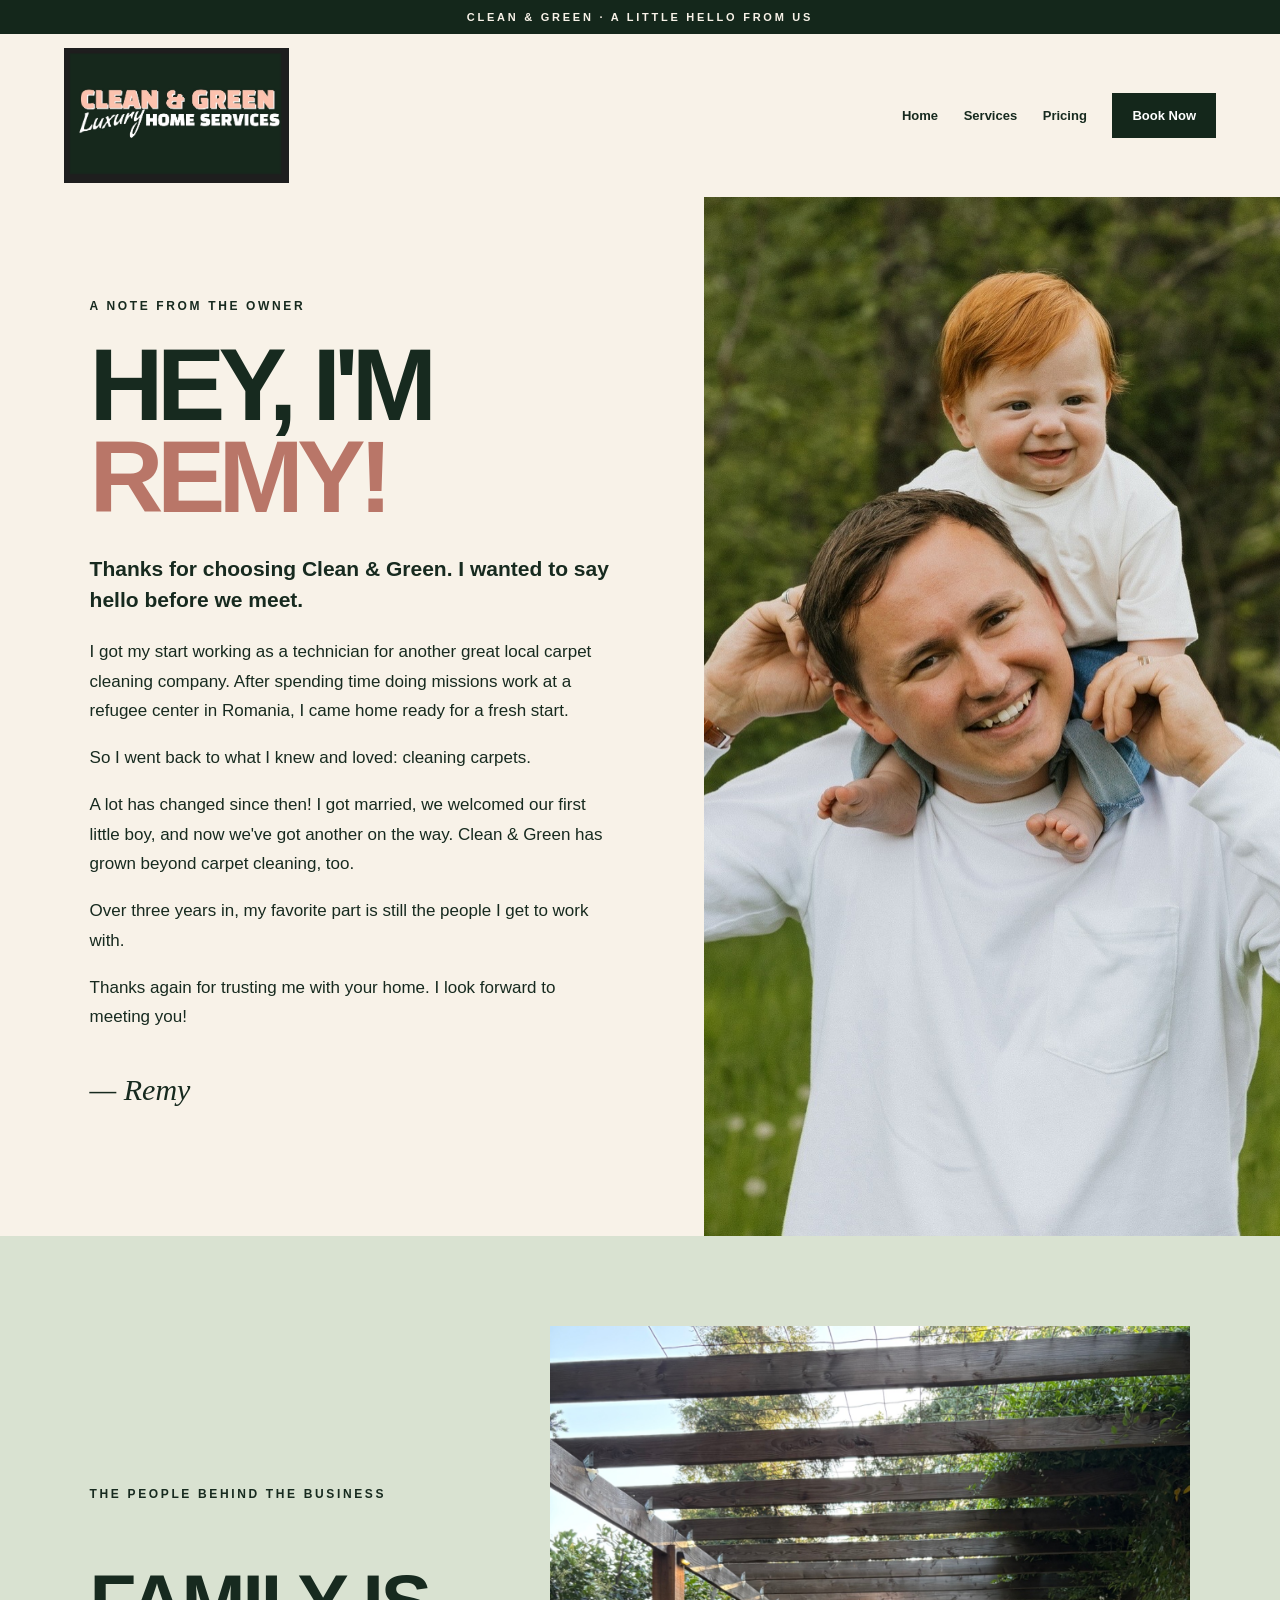
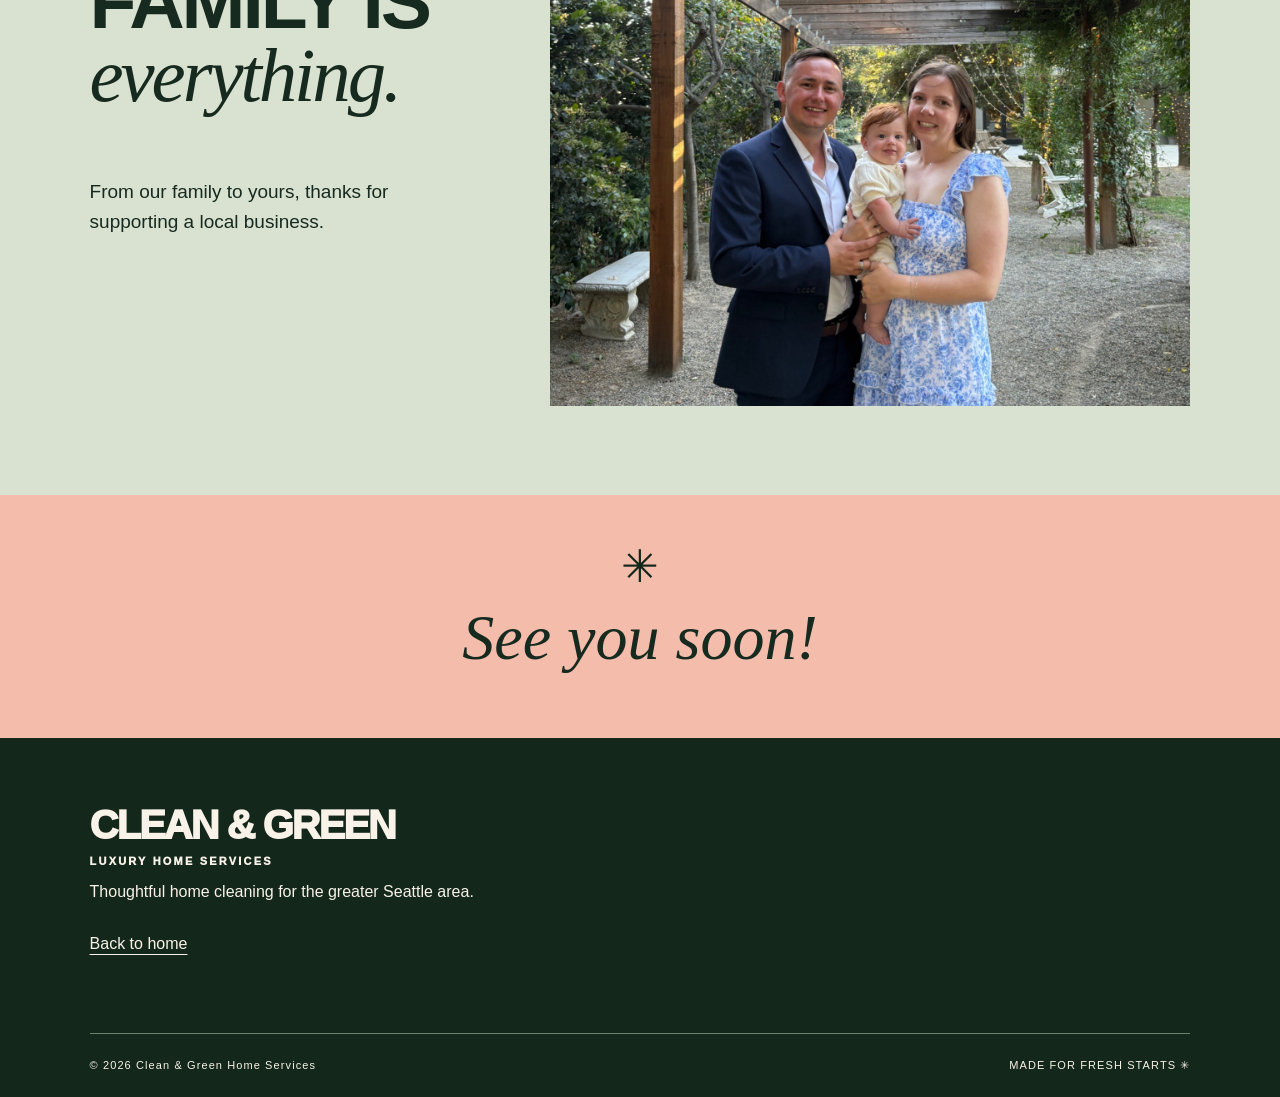
==== meet-your-technician.html @ c132f0bf "Add files via upload" ====
<!doctype html><html lang="en"><head><meta charset="utf-8"><meta name="viewport" content="width=device-width, initial-scale=1"><meta name="description" content="Meet the family behind Clean & Green Luxury Home Services in Bothell and greater Seattle."><title>Meet Remy | Clean & Green</title><link rel="stylesheet" href="styles.css"></head><body><a class="skip" href="#main">Skip to content</a><div class="announcement">CLEAN & GREEN · A LITTLE HELLO FROM US</div><header class="site-header"><a class="brand" href="index.html"><img class="brand-image" src="assets/clean-green-logo.jpg" alt="Clean & Green Luxury Home Services"></a><button class="menu-toggle" aria-label="Toggle navigation" aria-expanded="false">MENU ☰</button><nav class="nav" aria-label="Main navigation"><a href="index.html">Home</a><a href="index.html#services">Services</a><a href="pricing.html">Pricing</a><a class="nav-book" href="https://clienthub.getjobber.com/hubs/13ff48fd-410c-46f8-a10c-d7cc06eb8e5e/public/requests/5079977/new">Book Now</a></nav></header><main id="main"><section class="meet-hero"><div class="meet-copy"><p class="eyebrow">A NOTE FROM THE OWNER</p><h1>Hey, I'm <span>Remy!</span></h1><p class="meet-lead">Thanks for choosing Clean & Green. I wanted to say hello before we meet.</p><p>I got my start working as a technician for another great local carpet cleaning company. After spending time doing missions work at a refugee center in Romania, I came home ready for a fresh start.</p><p>So I went back to what I knew and loved: cleaning carpets.</p><p>A lot has changed since then! I got married, we welcomed our first little boy, and now we've got another on the way. Clean & Green has grown beyond carpet cleaning, too.</p><p>Over three years in, my favorite part is still the people I get to work with.</p><p>Thanks again for trusting me with your home. I look forward to meeting you!</p><p class="signature">— Remy</p></div><figure class="meet-photo"><img src="assets/remy-and-son.jpg" alt="Remy smiling with his son on his shoulders"></figure></section><section class="family-section"><div class="family-heading"><p class="eyebrow">THE PEOPLE BEHIND THE BUSINESS</p><h2>Family is <em>everything.</em></h2><p>From our family to yours, thanks for supporting a local business.</p></div><img src="assets/family.jpg" alt="Remy with his wife and son outdoors beneath a pergola" loading="lazy"></section><section class="meet-close"><span class="asterisk">✳</span><p>See you soon!</p></section></main><footer><div class="footer-logo">CLEAN & GREEN <small>LUXURY HOME SERVICES</small></div><p>Thoughtful home cleaning for the greater Seattle area.</p><a class="footer-meet" href="index.html">Back to home</a><div class="footer-bottom"><span>© <span id="year"></span> Clean & Green Home Services</span><span>MADE FOR FRESH STARTS ✳</span></div></footer><script src="script.js"></script></body></html>
---- styles.css ----
:root{--green:#14271b;--peach:#f4bdab;--cream:#f8f2e8;--sage:#d9e2d1;--ink:#172a1f}*{box-sizing:border-box}html{scroll-behavior:smooth}body{margin:0;background:var(--cream);color:var(--ink);font-family:Arial,Helvetica,sans-serif}a{color:inherit}button{font:inherit}.skip{position:absolute;top:-100px;left:8px;background:white;padding:12px;z-index:99}.skip:focus{top:8px}.announcement{background:var(--green);color:var(--cream);text-align:center;font-weight:800;font-size:11px;letter-spacing:.25em;padding:11px}.site-header{background:var(--cream);display:flex;align-items:center;justify-content:space-between;padding:22px clamp(20px,5vw,88px);gap:20px;position:relative;z-index:10}.brand{text-decoration:none;display:flex;flex-direction:column;line-height:1}.brand-name{font-weight:1000;letter-spacing:-.06em;font-size:clamp(22px,2.5vw,33px)}.brand-name em{color:#c87563;font-style:normal}.brand-sub{font-size:10px;letter-spacing:.23em;margin-top:5px;font-weight:800}.nav{display:flex;align-items:center;gap:clamp(15px,2.3vw,35px)}.nav a{text-decoration:none;font-size:13px;font-weight:800}.nav a:hover{text-decoration:underline}.nav-book{background:var(--green);color:white;padding:15px 20px}.menu-toggle{display:none}.hero{min-height:640px;display:grid;grid-template-columns:1.05fr .95fr;background:var(--peach)}.hero-copy{padding:clamp(50px,7vw,120px) 4vw clamp(60px,7vw,100px) clamp(24px,7vw,110px);position:relative}.eyebrow{font-size:12px;font-weight:900;letter-spacing:.22em}.hero h1,.section h2,.approach h2,.areas h2,.booking h2{font-size:clamp(54px,6.3vw,104px);letter-spacing:-.075em;line-height:.97;margin:27px 0}.hero h1 span{font-family:Georgia,serif;font-style:italic;font-weight:400}.hero-description{font-size:19px;line-height:1.55;max-width:470px}.hero-actions{display:flex;align-items:center;gap:24px;flex-wrap:wrap;margin-top:34px}.button{display:inline-flex;justify-content:space-between;gap:30px;padding:19px 24px;text-decoration:none;font-size:13px;font-weight:900;letter-spacing:.05em}.button-dark{background:var(--green);color:white}.button-light{background:var(--peach);color:var(--green)}.text-link{font-size:13px;font-weight:900;text-decoration:underline;text-underline-offset:6px}.hero-stamp{font-size:10px;letter-spacing:.18em;font-weight:900;margin-top:85px}.hero-stamp span{font-size:20px;margin:0 12px}.hero-art{background:var(--green);min-height:520px;position:relative;overflow:hidden;display:flex;align-items:center;justify-content:center;color:var(--cream)}.art-sun{position:absolute;border:2px solid var(--peach);width:75%;aspect-ratio:1;border-radius:50%;box-shadow:0 0 0 28px var(--green),0 0 0 30px var(--peach),0 0 0 59px var(--green),0 0 0 61px var(--peach);opacity:.5}.art-center{position:relative;transform:rotate(-7deg);text-align:center}.art-center span{display:block;letter-spacing:.22em;font-size:13px;font-weight:900}.art-center strong{display:block;font-size:clamp(70px,8vw,150px);letter-spacing:-.09em;line-height:.84;color:var(--peach);margin:18px 0}.art-ribbon{position:absolute;top:45px;left:-45px;transform:rotate(-12deg);background:var(--peach);color:var(--green);font-size:12px;font-weight:900;letter-spacing:.2em;padding:15px 70px}.art-spark{position:absolute;color:var(--peach);font-size:70px;animation:turn 18s linear infinite}.art-spark.one{right:7%;top:13%}.art-spark.two{left:8%;bottom:10%;font-size:45px}@keyframes turn{to{transform:rotate(360deg)}}.ticker{overflow:hidden;background:var(--green);color:var(--peach);white-space:nowrap;padding:18px 0;font-size:15px;font-weight:900;letter-spacing:.2em}.ticker div{width:max-content;animation:marquee 32s linear infinite}@keyframes marquee{to{transform:translateX(-35%)}}.section{padding:110px clamp(24px,7vw,110px)}.section-head{display:flex;justify-content:space-between;gap:40px;align-items:end;margin-bottom:48px}.section-head h2{margin-bottom:0}.section h2 i,.areas h2 i,.booking h2 i{font-family:Georgia,serif;font-weight:400}.section-head>p{max-width:340px;font-size:18px;line-height:1.6}.service-grid{display:grid;grid-template-columns:repeat(3,1fr);gap:18px}.service-card{padding:35px;min-height:420px;display:flex;flex-direction:column;align-items:start}.service-card.pink{background:#f4c0ae}.service-card.cream{background:#e9e1d1}.service-card.sage{background:var(--sage)}.service-number{font-size:11px;letter-spacing:.15em;font-weight:900}.service-symbol{font-size:95px;margin:auto 0 8px;line-height:1}.service-card h3{font-size:30px;letter-spacing:-.05em;margin:12px 0}.service-card p{line-height:1.5;margin:0 0 20px}.service-card a{font-size:12px;font-weight:900;text-underline-offset:5px}.approach{background:var(--green);color:var(--cream);padding:110px clamp(24px,9vw,140px);display:grid;grid-template-columns:1fr 1fr;gap:70px;align-items:center}.approach-mark{border:3px solid var(--peach);border-radius:50%;aspect-ratio:1;display:flex;flex-direction:column;align-items:center;justify-content:center;font-size:clamp(90px,13vw,210px);font-weight:1000;letter-spacing:-.12em;line-height:.9;color:var(--peach);transform:rotate(-10deg)}.approach-mark span{font-size:70px}.approach h2{color:var(--peach)}.approach p:not(.eyebrow){font-size:19px;line-height:1.65;max-width:470px}.approach .button{margin-top:20px}.pricing .price-list{border-top:2px solid var(--green);max-width:850px}.price-list>div{display:flex;justify-content:space-between;align-items:center;gap:20px;padding:22px 0;border-bottom:1px solid #9b9f93;font-size:21px}.price-list strong{font-size:30px}.fineprint{font-size:12px;line-height:1.5;max-width:850px;color:#526257;margin:20px 0 32px}.areas{text-align:center;padding:100px 25px;background:var(--sage)}.areas h2{margin:25px auto}.areas>p:last-child{max-width:720px;margin:0 auto;font-size:18px;line-height:1.8}.booking{text-align:center;padding:120px 25px;background:var(--peach)}.booking>p:not(.eyebrow){font-size:18px;max-width:600px;line-height:1.6;margin:0 auto 30px}.booking-placeholder{border:2px dashed var(--green);max-width:560px;margin:auto;padding:25px;display:flex;flex-direction:column;gap:8px}.booking-placeholder strong{font-size:13px;letter-spacing:.1em}.booking-placeholder span{font-size:14px}footer{background:var(--green);color:var(--cream);padding:65px clamp(24px,7vw,110px) 25px}.footer-logo{font-weight:1000;letter-spacing:-.05em;font-size:40px}.footer-logo small{display:block;font-size:11px;letter-spacing:.2em;margin-top:7px}.footer-bottom{border-top:1px solid #6d806e;padding-top:25px;margin-top:80px;display:flex;justify-content:space-between;gap:20px;font-size:11px;letter-spacing:.1em}@media(max-width:900px){.menu-toggle{display:block;background:none;border:2px solid var(--green);padding:10px;font-weight:900}.nav{display:none;position:absolute;top:100%;left:0;right:0;background:var(--cream);padding:24px;flex-direction:column;align-items:stretch}.nav.open{display:flex}.hero{grid-template-columns:1fr}.hero-art{min-height:460px}.hero-copy{padding:65px 30px}.hero-stamp{margin-top:50px}.section-head{display:block}.section-head>p{max-width:650px}.service-grid{grid-template-columns:1fr}.service-card{min-height:310px}.approach{grid-template-columns:1fr}.approach-mark{max-width:380px;width:100%;margin:auto}}@media(max-width:550px){.hero h1,.section h2,.approach h2,.areas h2,.booking h2{font-size:clamp(48px,12vw,70px)}.section{padding:70px 22px}.hero-art{min-height:390px}.art-center strong{font-size:78px}.art-sun{width:70%}.art-ribbon{font-size:9px}.footer-logo{font-size:30px}.footer-bottom{flex-direction:column}.approach{padding:75px 24px}}

/* Google reviews integration — isolated from existing site styling */
.reviews-widget { width: 100%; min-height: 240px; }
.reviews-widget > div { width: 100%; }

/* V3 brand and customer journey */
.brand-image{width:clamp(155px,19vw,225px);height:auto;display:block}.brand{flex-shrink:0}.site-header{padding-top:14px;padding-bottom:14px}.nav{gap:clamp(15px,2vw,32px)}.nav-book{white-space:nowrap}.footer-meet{display:inline-block;margin-top:18px;text-underline-offset:5px}.service-card{min-height:350px}.service-card p{margin-bottom:0}.meet-hero{display:grid;grid-template-columns:1.1fr .9fr;background:var(--cream);min-height:680px}.meet-copy{padding:clamp(55px,7vw,105px) clamp(28px,7vw,105px)}.meet-copy h1{font-family:'Arial Narrow',Impact,Arial,sans-serif;text-transform:uppercase;font-stretch:condensed;font-size:clamp(66px,8vw,130px);line-height:.9;letter-spacing:-.065em;margin:26px 0 30px}.meet-copy h1 span{color:#b97668}.meet-copy p:not(.eyebrow){max-width:580px;font-size:17px;line-height:1.75}.meet-copy .meet-lead{font-size:21px!important;font-weight:700;line-height:1.5!important}.meet-copy .signature{font-family:Georgia,serif;font-size:30px!important;font-style:italic;margin-top:32px}.meet-photo{margin:0;min-height:560px;overflow:hidden}.meet-photo img{width:100%;height:100%;object-fit:cover;object-position:center 36%;display:block}.family-section{display:grid;grid-template-columns:.75fr 1.25fr;align-items:center;gap:clamp(30px,6vw,90px);background:var(--sage);padding:clamp(45px,7vw,105px)}.family-heading h2{font-family:Impact,'Arial Narrow',Arial,sans-serif;text-transform:uppercase;font-size:clamp(55px,6vw,100px);line-height:.95;letter-spacing:-.04em}.family-heading h2 em{font-family:Georgia,serif;text-transform:none;font-weight:400}.family-heading p:last-child{font-size:19px;line-height:1.6}.family-section img{display:block;width:100%;max-height:680px;object-fit:cover;object-position:center 45%}.meet-close{background:var(--peach);text-align:center;padding:45px 20px 55px}.meet-close p{font-family:Georgia,serif;font-size:clamp(34px,5vw,65px);font-style:italic;margin:8px}.asterisk{font-size:45px;color:var(--green)}.handoff-note{font-size:12px;line-height:1.6;opacity:.85}@media(max-width:900px){.meet-hero,.family-section{grid-template-columns:1fr}.meet-photo{min-height:0;max-height:560px}.meet-photo img{max-height:560px;object-position:center 35%}.family-section{padding:60px 25px}.family-section img{max-height:540px}}@media(max-width:550px){.meet-copy{padding:55px 24px}.meet-copy h1{font-size:65px}.meet-copy p:not(.eyebrow){font-size:16px}.brand-image{width:165px}}
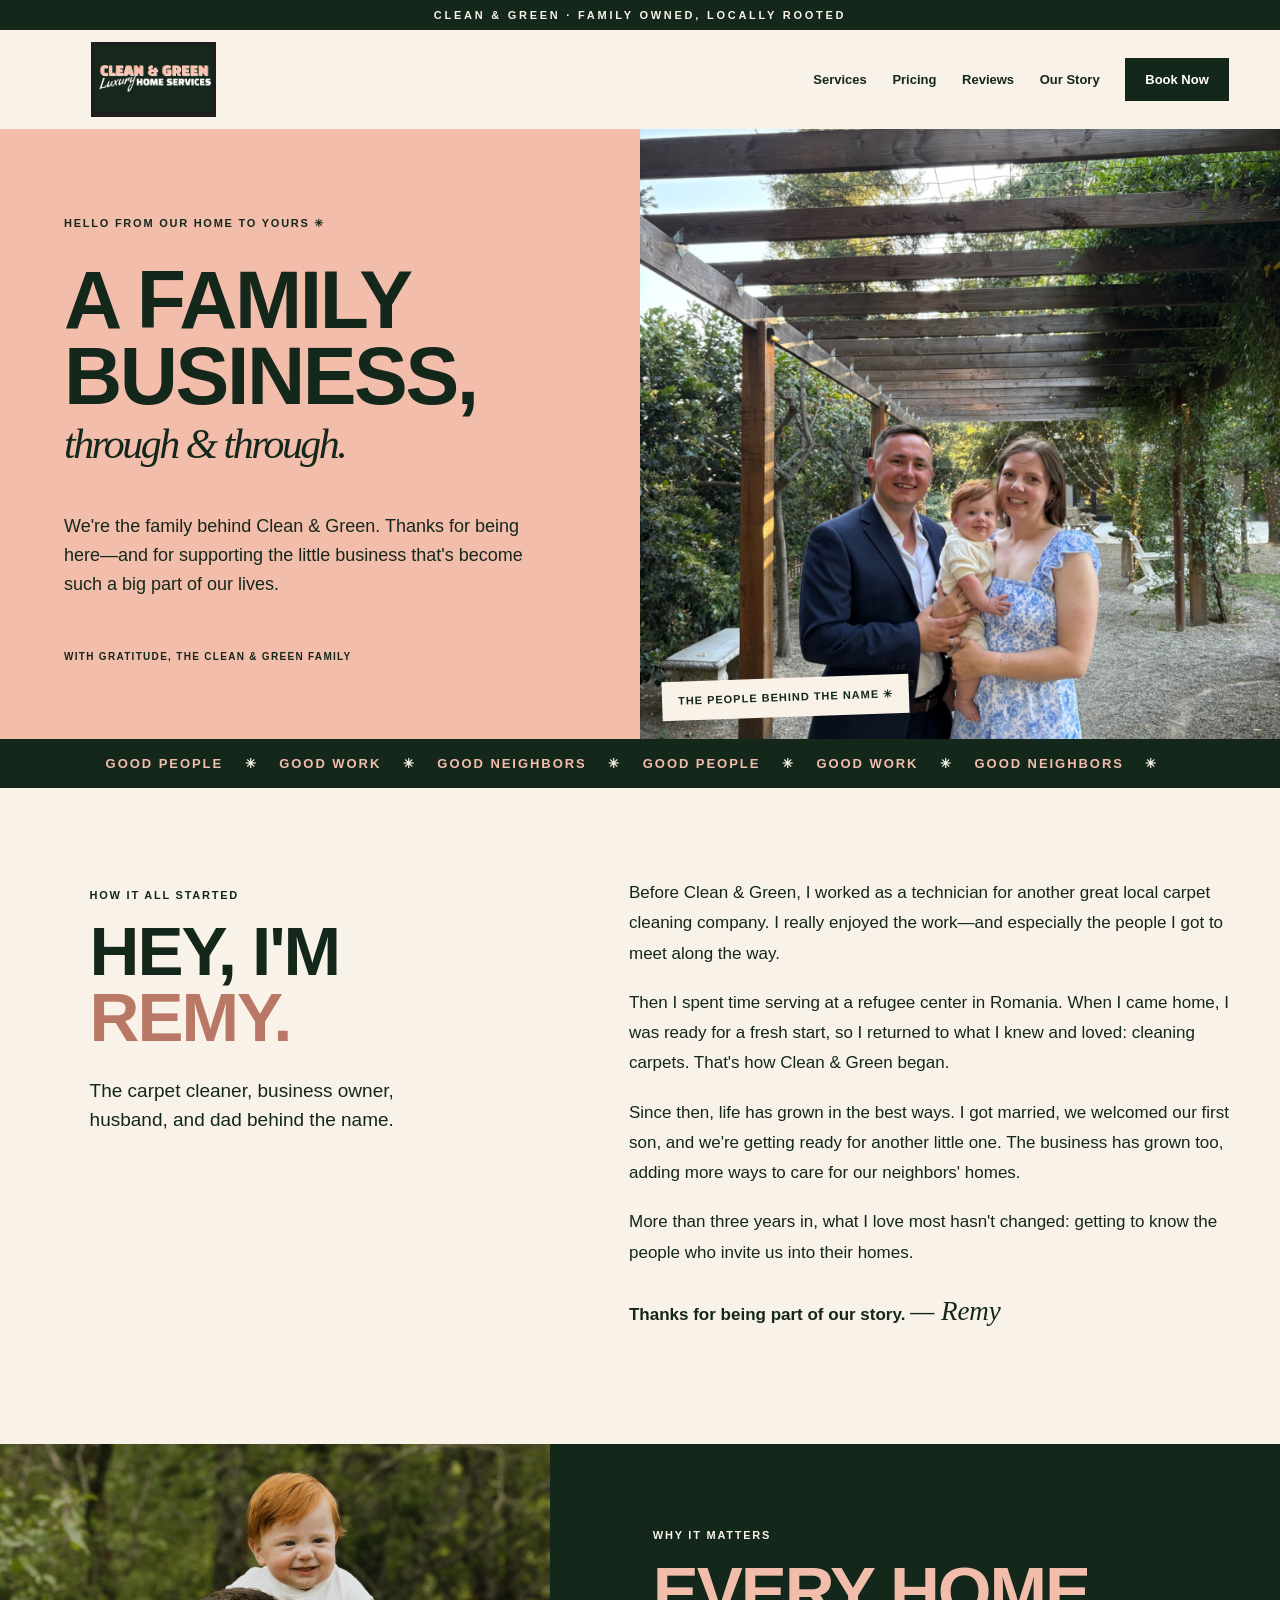
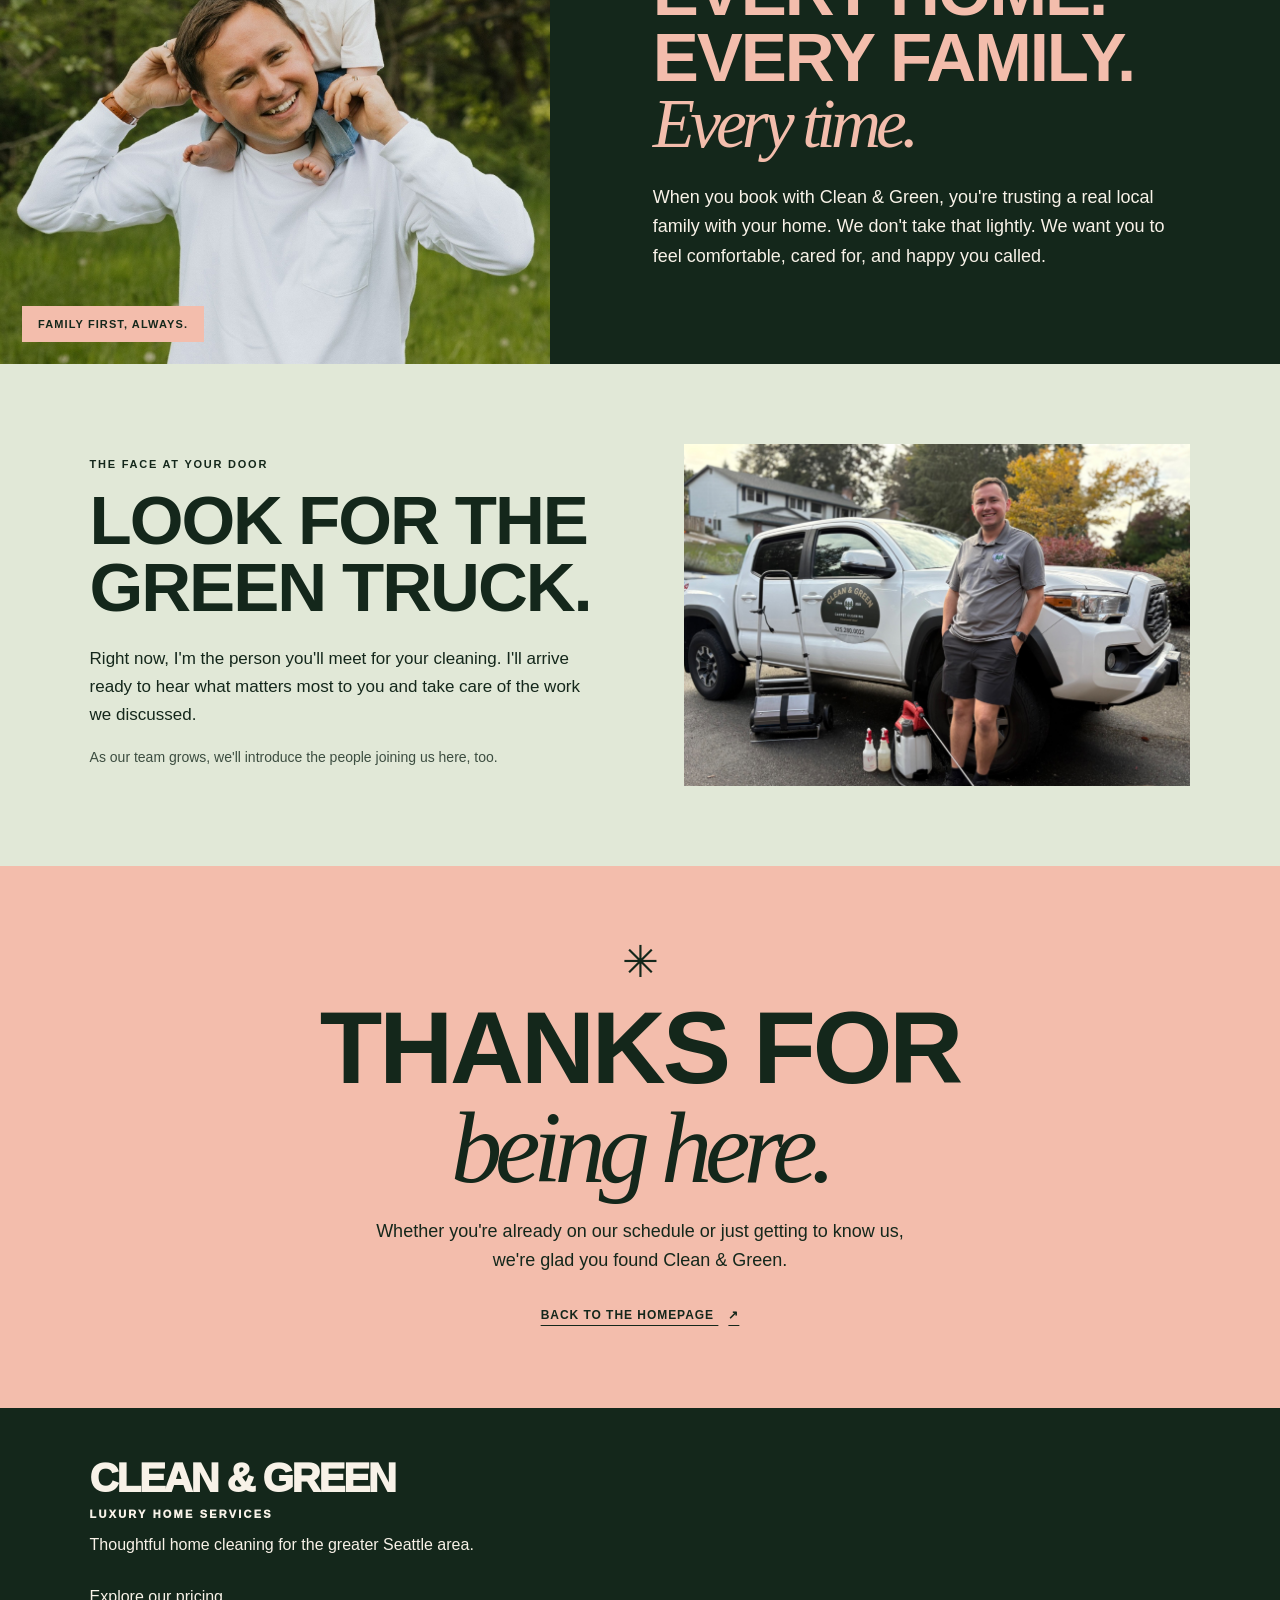
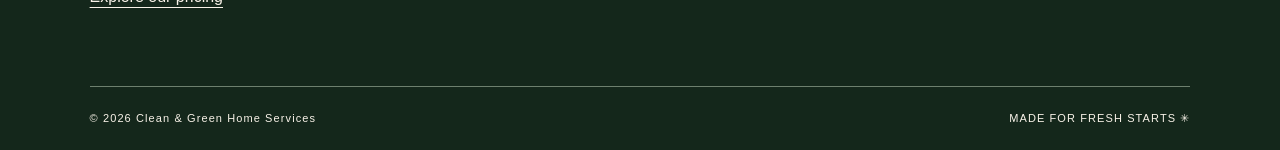
==== commit 38da033f: "Add files via upload" ====
--- a/meet-your-technician.html
+++ b/meet-your-technician.html
@@ -1 +1 @@
-<!doctype html><html lang="en"><head><meta charset="utf-8"><meta name="viewport" content="width=device-width, initial-scale=1"><meta name="description" content="Meet the family behind Clean & Green Luxury Home Services in Bothell and greater Seattle."><title>Meet Remy | Clean & Green</title><link rel="stylesheet" href="styles.css"></head><body><a class="skip" href="#main">Skip to content</a><div class="announcement">CLEAN & GREEN · A LITTLE HELLO FROM US</div><header class="site-header"><a class="brand" href="index.html"><img class="brand-image" src="assets/clean-green-logo.jpg" alt="Clean & Green Luxury Home Services"></a><button class="menu-toggle" aria-label="Toggle navigation" aria-expanded="false">MENU ☰</button><nav class="nav" aria-label="Main navigation"><a href="index.html">Home</a><a href="index.html#services">Services</a><a href="pricing.html">Pricing</a><a class="nav-book" href="https://clienthub.getjobber.com/hubs/13ff48fd-410c-46f8-a10c-d7cc06eb8e5e/public/requests/5079977/new">Book Now</a></nav></header><main id="main"><section class="meet-hero"><div class="meet-copy"><p class="eyebrow">A NOTE FROM THE OWNER</p><h1>Hey, I'm <span>Remy!</span></h1><p class="meet-lead">Thanks for choosing Clean & Green. I wanted to say hello before we meet.</p><p>I got my start working as a technician for another great local carpet cleaning company. After spending time doing missions work at a refugee center in Romania, I came home ready for a fresh start.</p><p>So I went back to what I knew and loved: cleaning carpets.</p><p>A lot has changed since then! I got married, we welcomed our first little boy, and now we've got another on the way. Clean & Green has grown beyond carpet cleaning, too.</p><p>Over three years in, my favorite part is still the people I get to work with.</p><p>Thanks again for trusting me with your home. I look forward to meeting you!</p><p class="signature">— Remy</p></div><figure class="meet-photo"><img src="assets/remy-and-son.jpg" alt="Remy smiling with his son on his shoulders"></figure></section><section class="family-section"><div class="family-heading"><p class="eyebrow">THE PEOPLE BEHIND THE BUSINESS</p><h2>Family is <em>everything.</em></h2><p>From our family to yours, thanks for supporting a local business.</p></div><img src="assets/family.jpg" alt="Remy with his wife and son outdoors beneath a pergola" loading="lazy"></section><section class="meet-close"><span class="asterisk">✳</span><p>See you soon!</p></section></main><footer><div class="footer-logo">CLEAN & GREEN <small>LUXURY HOME SERVICES</small></div><p>Thoughtful home cleaning for the greater Seattle area.</p><a class="footer-meet" href="index.html">Back to home</a><div class="footer-bottom"><span>© <span id="year"></span> Clean & Green Home Services</span><span>MADE FOR FRESH STARTS ✳</span></div></footer><script src="script.js"></script></body></html>+<!doctype html><html lang="en"><head><meta charset="utf-8"><meta name="viewport" content="width=device-width, initial-scale=1"><meta name="description" content="Meet the family behind Clean & Green Luxury Home Services. A local, family-run home cleaning business serving Bothell and greater Seattle."><title>Meet Our Family | Clean & Green Luxury Home Services</title><link rel="stylesheet" href="styles.css"><link rel="stylesheet" href="meet-v45.css"></head><body class="meet-v45"><a class="skip" href="#main">Skip to content</a><div class="announcement">CLEAN & GREEN · FAMILY OWNED, LOCALLY ROOTED</div><header class="site-header"><a class="brand" href="index.html"><img class="brand-image" src="assets/clean-green-logo.jpg" alt="Clean & Green Luxury Home Services"></a><button class="menu-toggle" aria-label="Toggle navigation" aria-expanded="false">MENU ☰</button><nav class="nav" aria-label="Main navigation"><a href="index.html#services">Services</a><a href="pricing.html">Pricing</a><a href="index.html#reviews">Reviews</a><a href="meet-your-technician.html" aria-current="page">Our Story</a><a class="nav-book" href="https://clienthub.getjobber.com/hubs/13ff48fd-410c-46f8-a10c-d7cc06eb8e5e/public/requests/5079977/new">Book Now</a></nav></header><main id="main"><section class="family-hero"><div class="family-hero-text"><p class="eyebrow">HELLO FROM OUR HOME TO YOURS ✳</p><h1>A FAMILY<br>BUSINESS,<br><em>through &amp; through.</em></h1><p>We're the family behind Clean &amp; Green. Thanks for being here—and for supporting the little business that's become such a big part of our lives.</p><div class="family-hero-sign">WITH GRATITUDE, THE CLEAN &amp; GREEN FAMILY</div></div><figure class="family-hero-image"><img src="assets/family.jpg" alt="The family behind Clean & Green, together outdoors" fetchpriority="high"><figcaption>THE PEOPLE BEHIND THE NAME ✳</figcaption></figure></section><div class="family-stripe"><span>GOOD PEOPLE <b>✳</b> GOOD WORK <b>✳</b> GOOD NEIGHBORS <b>✳</b> GOOD PEOPLE <b>✳</b> GOOD WORK <b>✳</b> GOOD NEIGHBORS <b>✳</b></span></div><section class="family-story"><div class="family-story-title"><p class="eyebrow">HOW IT ALL STARTED</p><h2>HEY, I'M <span>REMY.</span></h2><p class="family-subhead">The carpet cleaner, business owner, husband, and dad behind the name.</p></div><div class="family-story-body"><p>Before Clean &amp; Green, I worked as a technician for another great local carpet cleaning company. I really enjoyed the work—and especially the people I got to meet along the way.</p><p>Then I spent time serving at a refugee center in Romania. When I came home, I was ready for a fresh start, so I returned to what I knew and loved: cleaning carpets. That's how Clean &amp; Green began.</p><p>Since then, life has grown in the best ways. I got married, we welcomed our first son, and we're getting ready for another little one. The business has grown too, adding more ways to care for our neighbors' homes.</p><p>More than three years in, what I love most hasn't changed: getting to know the people who invite us into their homes.</p><p class="family-signature">Thanks for being part of our story. <em>— Remy</em></p></div></section><section class="family-photo-band"><figure><img src="assets/remy-and-son.jpg" alt="Remy spending time with his son" loading="lazy"><figcaption>FAMILY FIRST, ALWAYS.</figcaption></figure><div class="family-photo-message"><p class="eyebrow">WHY IT MATTERS</p><h2>EVERY HOME.<br>EVERY FAMILY.<br><em>Every time.</em></h2><p>When you book with Clean &amp; Green, you're trusting a real local family with your home. We don't take that lightly. We want you to feel comfortable, cared for, and happy you called.</p></div></section><section class="family-arrival"><div><p class="eyebrow">THE FACE AT YOUR DOOR</p><h2>LOOK FOR THE<br>GREEN TRUCK.</h2><p>Right now, I'm the person you'll meet for your cleaning. I'll arrive ready to hear what matters most to you and take care of the work we discussed.</p><p class="family-small">As our team grows, we'll introduce the people joining us here, too.</p></div><figure><img src="assets/remy-truck.jpeg" alt="Remy standing beside the Clean & Green service truck and cleaning equipment" loading="lazy"></figure></section><section class="family-thanks"><span class="family-spark">✳</span><h2>THANKS FOR<br><em>being here.</em></h2><p>Whether you're already on our schedule or just getting to know us, we're glad you found Clean &amp; Green.</p><a href="index.html">BACK TO THE HOMEPAGE <span aria-hidden="true">↗</span></a></section></main><footer><div class="footer-logo">CLEAN &amp; GREEN <small>LUXURY HOME SERVICES</small></div><p>Thoughtful home cleaning for the greater Seattle area.</p><a class="footer-meet" href="pricing.html">Explore our pricing</a><div class="footer-bottom"><span>© <span id="year"></span> Clean &amp; Green Home Services</span><span>MADE FOR FRESH STARTS ✳</span></div></footer><script src="script.js"></script></body></html>
--- a/meet-v45.css
+++ b/meet-v45.css
@@ -0,0 +1,2 @@
+/* Meet Our Family — Version 4.5. Homepage and calculator remain unchanged. */
+.meet-v45{background:#f8f2e8;color:#14271b}.meet-v45 .site-header{padding:12px clamp(20px,4vw,70px)}.meet-v45 .brand-image{width:205px;max-height:75px;object-fit:contain}.meet-v45 .announcement{padding:9px}.meet-v45 .nav{gap:clamp(14px,2vw,32px)}.meet-v45 .nav-book{padding:14px 20px}.meet-v45 h1,.meet-v45 h2{font-family:Impact,'Arial Narrow',Arial,sans-serif;letter-spacing:-.03em}.meet-v45 .eyebrow{font-size:11px;letter-spacing:.16em}.family-hero{display:grid;grid-template-columns:50% 50%;background:#f3bdac;min-height:610px}.family-hero-text{padding:65px clamp(28px,5vw,85px);display:flex;flex-direction:column;justify-content:center;align-items:flex-start}.family-hero h1{font-size:clamp(56px,6.3vw,105px);line-height:.94;margin:22px 0 30px}.family-hero h1 em{display:block;font-family:Georgia,serif;font-size:.52em;letter-spacing:-.06em;font-weight:400;text-transform:none;white-space:nowrap;margin-top:10px}.family-hero-text>p:not(.eyebrow){font-size:18px;line-height:1.6;max-width:470px}.family-hero-sign{font-size:10px;letter-spacing:.13em;font-weight:900;margin-top:34px}.family-hero-image{position:relative;margin:0;min-height:520px;overflow:hidden}.family-hero-image img{position:absolute;width:100%;height:100%;inset:0;object-fit:cover;object-position:center 43%}.family-hero-image figcaption{position:absolute;bottom:22px;left:22px;background:#f8f2e8;padding:13px 16px;font-size:11px;letter-spacing:.09em;font-weight:900;transform:rotate(-2deg)}.family-stripe{background:#14271b;color:#f3bdac;overflow:hidden;white-space:nowrap;padding:17px 0;font-size:13px;letter-spacing:.15em;font-weight:900}.family-stripe span{display:block;text-align:center}.family-stripe b{padding:0 16px;color:#f8f2e8}.family-story{display:grid;grid-template-columns:42% 58%;gap:7%;padding:90px clamp(25px,7vw,105px);background:#f8f2e8}.family-story h2,.family-photo-message h2,.family-arrival h2,.family-thanks h2{font-size:clamp(53px,5.4vw,88px);line-height:.96;margin:17px 0 25px}.family-story h2 span{color:#b97766}.family-subhead{font-size:19px;line-height:1.55;max-width:360px}.family-story-body{max-width:640px;padding-right:30px}.family-story-body p{font-size:17px;line-height:1.78;margin:0 0 19px}.family-signature{font-weight:700}.family-signature em{font-family:Georgia,serif;font-size:27px;font-weight:400;white-space:nowrap}.family-photo-band{display:grid;grid-template-columns:43% 57%;background:#14271b;color:#f8f2e8}.family-photo-band figure{position:relative;margin:0;min-height:520px;overflow:hidden}.family-photo-band img{width:100%;height:100%;position:absolute;inset:0;object-fit:cover;object-position:center 37%}.family-photo-band figcaption{position:absolute;bottom:22px;left:22px;background:#f3bdac;color:#14271b;padding:12px 16px;font-size:11px;font-weight:900;letter-spacing:.1em}.family-photo-message{align-self:center;padding:70px clamp(35px,8vw,125px)}.family-photo-message h2{color:#f3bdac}.family-photo-message h2 em,.family-thanks h2 em{font-family:Georgia,serif;font-weight:400;letter-spacing:-.07em}.family-photo-message>p:not(.eyebrow){font-size:18px;line-height:1.65;max-width:530px}.family-arrival{display:grid;grid-template-columns:1fr 1fr;gap:8%;align-items:center;background:#e1e8d7;padding:80px clamp(25px,7vw,105px)}.family-arrival p:not(.eyebrow){font-size:17px;line-height:1.65;max-width:500px}.family-arrival .family-small{font-size:14px!important;opacity:.8}.family-arrival figure{margin:0}.family-arrival img{width:100%;display:block;max-height:500px;object-fit:cover;object-position:center 45%}.family-thanks{text-align:center;background:#f3bdac;padding:70px 24px 85px}.family-spark{font-size:44px}.family-thanks h2{font-size:clamp(66px,8vw,118px);margin:12px 0 20px}.family-thanks p{max-width:550px;font-size:18px;line-height:1.6;margin:0 auto 30px}.family-thanks a{font-size:12px;font-weight:900;letter-spacing:.08em;text-underline-offset:6px}.family-thanks a span{margin-left:10px}.meet-v45 footer{padding-top:48px}@media(max-width:950px){.family-hero{grid-template-columns:1fr}.family-hero-image{min-height:510px}.family-hero-text{padding:55px 30px}.family-story{grid-template-columns:1fr;gap:15px}.family-story-body{padding-right:0}.family-photo-message{padding:50px 30px}}@media(max-width:700px){.meet-v45 .brand-image{width:160px}.family-hero h1{font-size:clamp(58px,11vw,85px)}.family-hero h1 em{white-space:normal}.family-hero-image{min-height:400px}.family-story{padding:65px 24px}.family-photo-band,.family-arrival{grid-template-columns:1fr}.family-photo-band figure{min-height:410px}.family-photo-message{padding:60px 25px}.family-arrival{padding:65px 24px;gap:30px}.family-stripe span{width:max-content;text-align:left}.family-thanks{padding:65px 24px}}
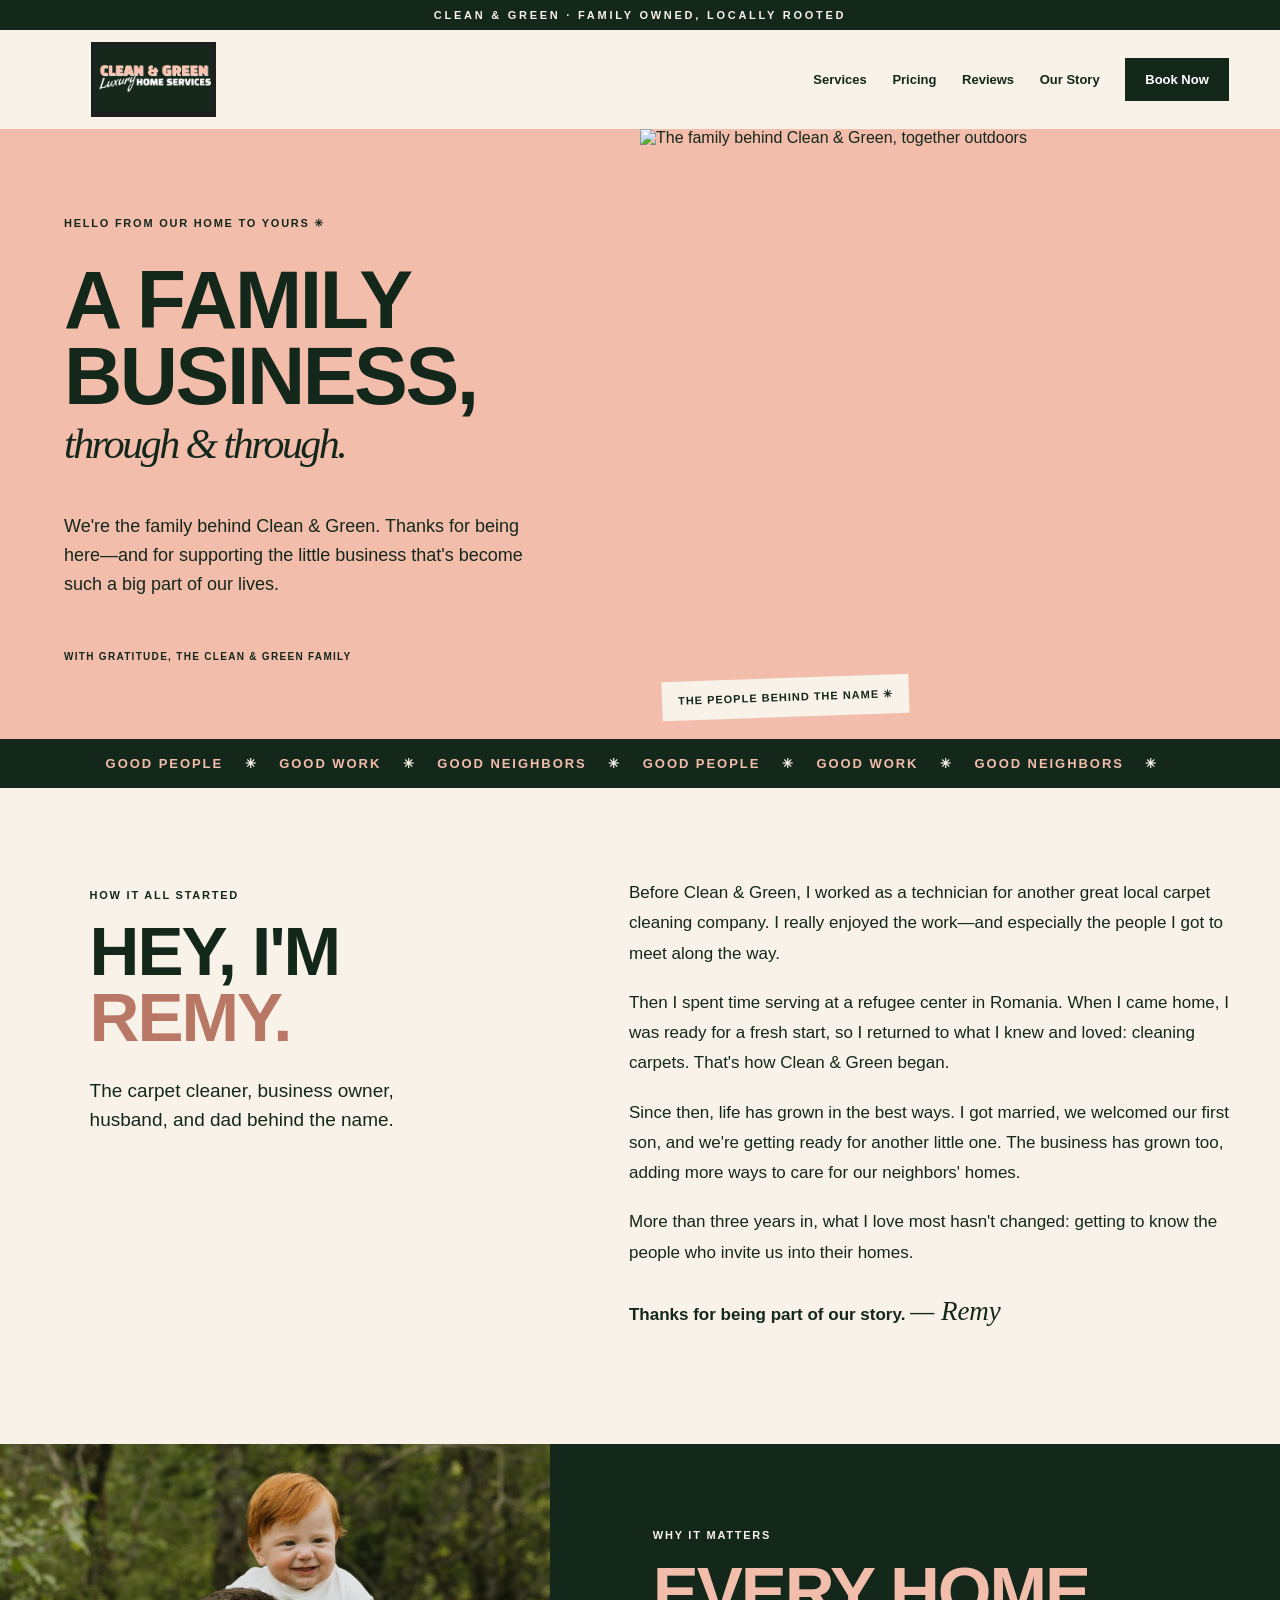
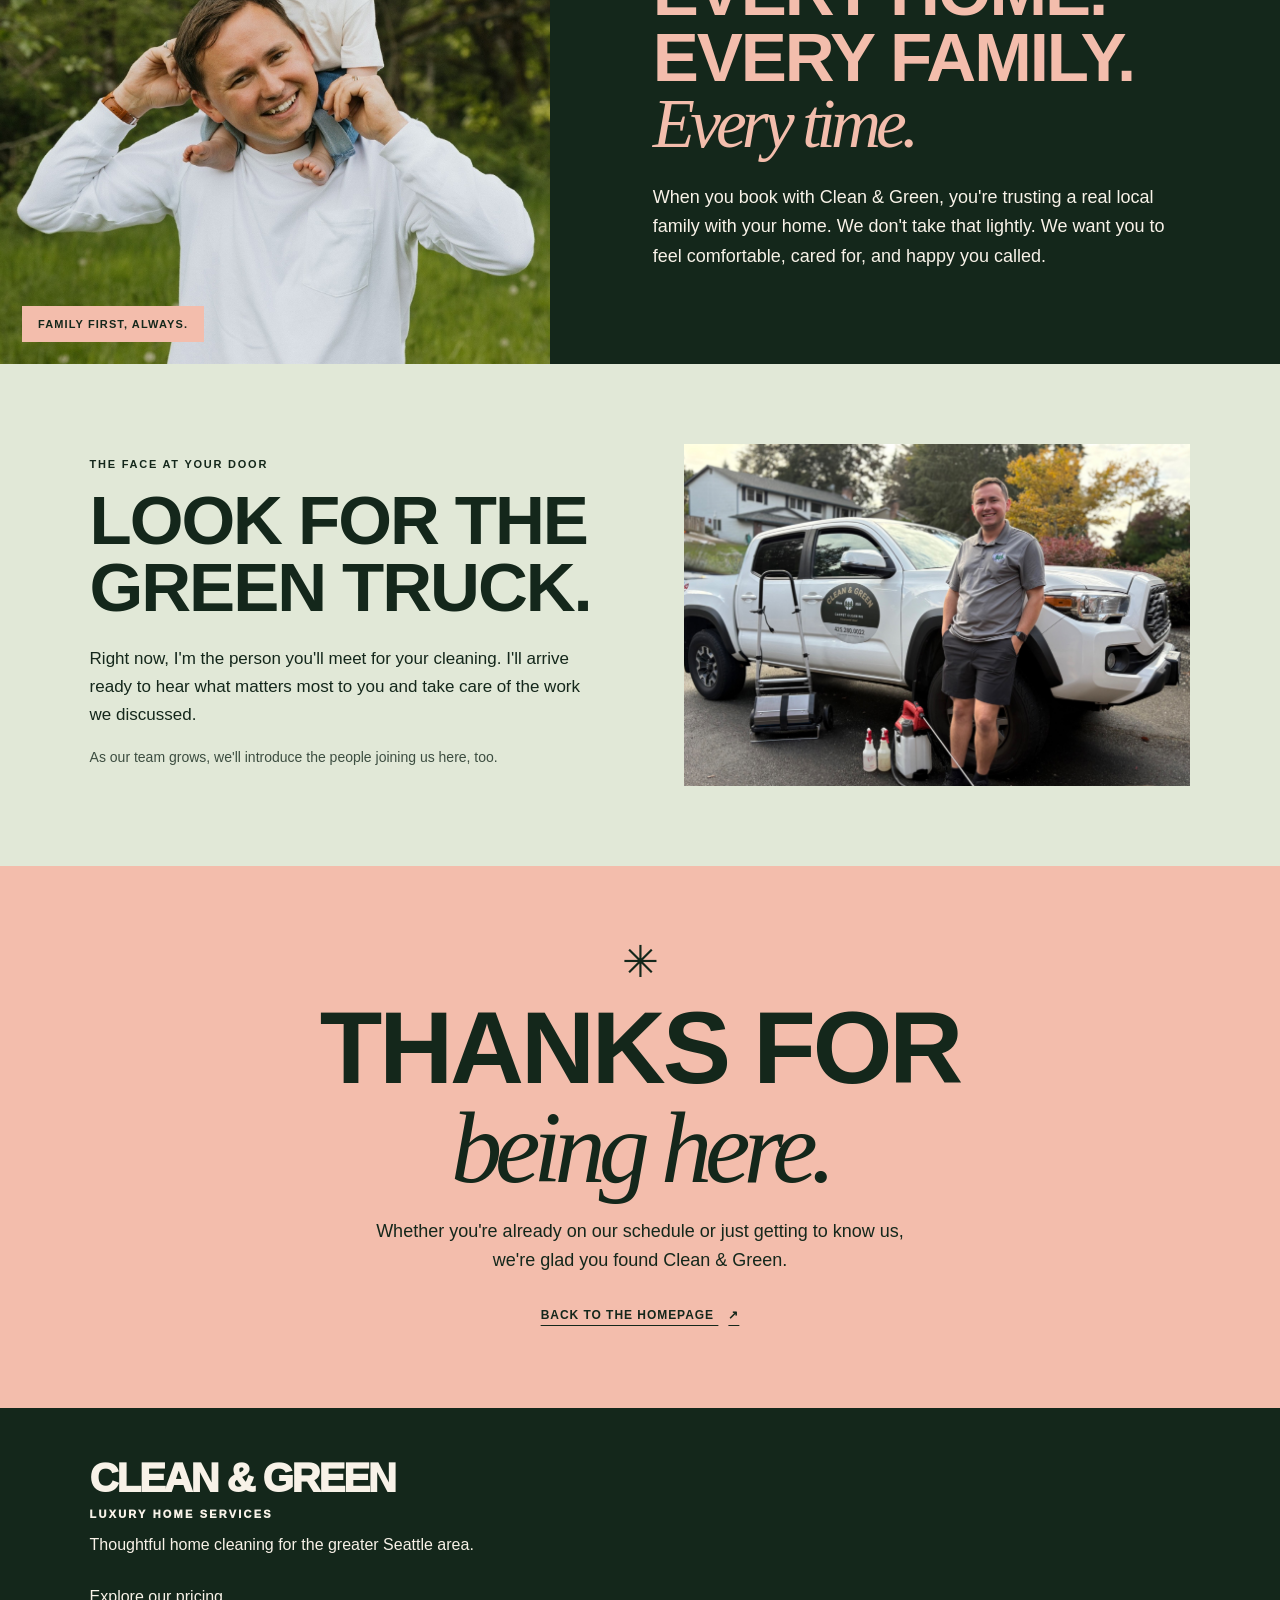
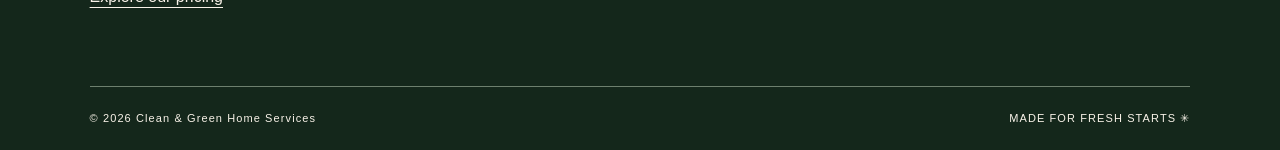
==== commit 3aff72e8: "Add files via upload" ====
--- a/meet-your-technician.html
+++ b/meet-your-technician.html
@@ -1 +1 @@
-<!doctype html><html lang="en"><head><meta charset="utf-8"><meta name="viewport" content="width=device-width, initial-scale=1"><meta name="description" content="Meet the family behind Clean & Green Luxury Home Services. A local, family-run home cleaning business serving Bothell and greater Seattle."><title>Meet Our Family | Clean & Green Luxury Home Services</title><link rel="stylesheet" href="styles.css"><link rel="stylesheet" href="meet-v45.css"></head><body class="meet-v45"><a class="skip" href="#main">Skip to content</a><div class="announcement">CLEAN & GREEN · FAMILY OWNED, LOCALLY ROOTED</div><header class="site-header"><a class="brand" href="index.html"><img class="brand-image" src="assets/clean-green-logo.jpg" alt="Clean & Green Luxury Home Services"></a><button class="menu-toggle" aria-label="Toggle navigation" aria-expanded="false">MENU ☰</button><nav class="nav" aria-label="Main navigation"><a href="index.html#services">Services</a><a href="pricing.html">Pricing</a><a href="index.html#reviews">Reviews</a><a href="meet-your-technician.html" aria-current="page">Our Story</a><a class="nav-book" href="https://clienthub.getjobber.com/hubs/13ff48fd-410c-46f8-a10c-d7cc06eb8e5e/public/requests/5079977/new">Book Now</a></nav></header><main id="main"><section class="family-hero"><div class="family-hero-text"><p class="eyebrow">HELLO FROM OUR HOME TO YOURS ✳</p><h1>A FAMILY<br>BUSINESS,<br><em>through &amp; through.</em></h1><p>We're the family behind Clean &amp; Green. Thanks for being here—and for supporting the little business that's become such a big part of our lives.</p><div class="family-hero-sign">WITH GRATITUDE, THE CLEAN &amp; GREEN FAMILY</div></div><figure class="family-hero-image"><img src="assets/family.jpg" alt="The family behind Clean & Green, together outdoors" fetchpriority="high"><figcaption>THE PEOPLE BEHIND THE NAME ✳</figcaption></figure></section><div class="family-stripe"><span>GOOD PEOPLE <b>✳</b> GOOD WORK <b>✳</b> GOOD NEIGHBORS <b>✳</b> GOOD PEOPLE <b>✳</b> GOOD WORK <b>✳</b> GOOD NEIGHBORS <b>✳</b></span></div><section class="family-story"><div class="family-story-title"><p class="eyebrow">HOW IT ALL STARTED</p><h2>HEY, I'M <span>REMY.</span></h2><p class="family-subhead">The carpet cleaner, business owner, husband, and dad behind the name.</p></div><div class="family-story-body"><p>Before Clean &amp; Green, I worked as a technician for another great local carpet cleaning company. I really enjoyed the work—and especially the people I got to meet along the way.</p><p>Then I spent time serving at a refugee center in Romania. When I came home, I was ready for a fresh start, so I returned to what I knew and loved: cleaning carpets. That's how Clean &amp; Green began.</p><p>Since then, life has grown in the best ways. I got married, we welcomed our first son, and we're getting ready for another little one. The business has grown too, adding more ways to care for our neighbors' homes.</p><p>More than three years in, what I love most hasn't changed: getting to know the people who invite us into their homes.</p><p class="family-signature">Thanks for being part of our story. <em>— Remy</em></p></div></section><section class="family-photo-band"><figure><img src="assets/remy-and-son.jpg" alt="Remy spending time with his son" loading="lazy"><figcaption>FAMILY FIRST, ALWAYS.</figcaption></figure><div class="family-photo-message"><p class="eyebrow">WHY IT MATTERS</p><h2>EVERY HOME.<br>EVERY FAMILY.<br><em>Every time.</em></h2><p>When you book with Clean &amp; Green, you're trusting a real local family with your home. We don't take that lightly. We want you to feel comfortable, cared for, and happy you called.</p></div></section><section class="family-arrival"><div><p class="eyebrow">THE FACE AT YOUR DOOR</p><h2>LOOK FOR THE<br>GREEN TRUCK.</h2><p>Right now, I'm the person you'll meet for your cleaning. I'll arrive ready to hear what matters most to you and take care of the work we discussed.</p><p class="family-small">As our team grows, we'll introduce the people joining us here, too.</p></div><figure><img src="assets/remy-truck.jpeg" alt="Remy standing beside the Clean & Green service truck and cleaning equipment" loading="lazy"></figure></section><section class="family-thanks"><span class="family-spark">✳</span><h2>THANKS FOR<br><em>being here.</em></h2><p>Whether you're already on our schedule or just getting to know us, we're glad you found Clean &amp; Green.</p><a href="index.html">BACK TO THE HOMEPAGE <span aria-hidden="true">↗</span></a></section></main><footer><div class="footer-logo">CLEAN &amp; GREEN <small>LUXURY HOME SERVICES</small></div><p>Thoughtful home cleaning for the greater Seattle area.</p><a class="footer-meet" href="pricing.html">Explore our pricing</a><div class="footer-bottom"><span>© <span id="year"></span> Clean &amp; Green Home Services</span><span>MADE FOR FRESH STARTS ✳</span></div></footer><script src="script.js"></script></body></html>+<!doctype html><html lang="en"><head><meta charset="utf-8"><meta name="viewport" content="width=device-width, initial-scale=1"><meta name="description" content="Meet the family behind Clean & Green Luxury Home Services. A local, family-run home cleaning business serving Bothell and greater Seattle."><title>Meet Our Family | Clean & Green Luxury Home Services</title><link rel="stylesheet" href="styles.css"><link rel="stylesheet" href="meet-v45.css"></head><body class="meet-v45"><a class="skip" href="#main">Skip to content</a><div class="announcement">CLEAN & GREEN · FAMILY OWNED, LOCALLY ROOTED</div><header class="site-header"><a class="brand" href="index.html"><img class="brand-image" src="assets/clean-green-logo.jpg" alt="Clean & Green Luxury Home Services"></a><button class="menu-toggle" aria-label="Toggle navigation" aria-expanded="false">MENU ☰</button><nav class="nav" aria-label="Main navigation"><a href="index.html#services">Services</a><a href="pricing.html">Pricing</a><a href="index.html#reviews">Reviews</a><a href="meet-your-technician.html" aria-current="page">Our Story</a><a class="nav-book" href="https://clienthub.getjobber.com/hubs/13ff48fd-410c-46f8-a10c-d7cc06eb8e5e/public/requests/5079977/new">Book Now</a></nav></header><main id="main"><section class="family-hero"><div class="family-hero-text"><p class="eyebrow">HELLO FROM OUR HOME TO YOURS ✳</p><h1>A FAMILY<br>BUSINESS,<br><em>through &amp; through.</em></h1><p>We're the family behind Clean &amp; Green. Thanks for being here—and for supporting the little business that's become such a big part of our lives.</p><div class="family-hero-sign">WITH GRATITUDE, THE CLEAN &amp; GREEN FAMILY</div></div><figure class="family-hero-image"><img src="assets/family-hero-new.jpg" alt="The family behind Clean & Green, together outdoors" fetchpriority="high"><figcaption>THE PEOPLE BEHIND THE NAME ✳</figcaption></figure></section><div class="family-stripe"><span>GOOD PEOPLE <b>✳</b> GOOD WORK <b>✳</b> GOOD NEIGHBORS <b>✳</b> GOOD PEOPLE <b>✳</b> GOOD WORK <b>✳</b> GOOD NEIGHBORS <b>✳</b></span></div><section class="family-story"><div class="family-story-title"><p class="eyebrow">HOW IT ALL STARTED</p><h2>HEY, I'M <span>REMY.</span></h2><p class="family-subhead">The carpet cleaner, business owner, husband, and dad behind the name.</p></div><div class="family-story-body"><p>Before Clean &amp; Green, I worked as a technician for another great local carpet cleaning company. I really enjoyed the work—and especially the people I got to meet along the way.</p><p>Then I spent time serving at a refugee center in Romania. When I came home, I was ready for a fresh start, so I returned to what I knew and loved: cleaning carpets. That's how Clean &amp; Green began.</p><p>Since then, life has grown in the best ways. I got married, we welcomed our first son, and we're getting ready for another little one. The business has grown too, adding more ways to care for our neighbors' homes.</p><p>More than three years in, what I love most hasn't changed: getting to know the people who invite us into their homes.</p><p class="family-signature">Thanks for being part of our story. <em>— Remy</em></p></div></section><section class="family-photo-band"><figure><img src="assets/remy-and-son.jpg" alt="Remy spending time with his son" loading="lazy"><figcaption>FAMILY FIRST, ALWAYS.</figcaption></figure><div class="family-photo-message"><p class="eyebrow">WHY IT MATTERS</p><h2>EVERY HOME.<br>EVERY FAMILY.<br><em>Every time.</em></h2><p>When you book with Clean &amp; Green, you're trusting a real local family with your home. We don't take that lightly. We want you to feel comfortable, cared for, and happy you called.</p></div></section><section class="family-arrival"><div><p class="eyebrow">THE FACE AT YOUR DOOR</p><h2>LOOK FOR THE<br>GREEN TRUCK.</h2><p>Right now, I'm the person you'll meet for your cleaning. I'll arrive ready to hear what matters most to you and take care of the work we discussed.</p><p class="family-small">As our team grows, we'll introduce the people joining us here, too.</p></div><figure><img src="assets/remy-truck.jpeg" alt="Remy standing beside the Clean & Green service truck and cleaning equipment" loading="lazy"></figure></section><section class="family-thanks"><span class="family-spark">✳</span><h2>THANKS FOR<br><em>being here.</em></h2><p>Whether you're already on our schedule or just getting to know us, we're glad you found Clean &amp; Green.</p><a href="index.html">BACK TO THE HOMEPAGE <span aria-hidden="true">↗</span></a></section></main><footer><div class="footer-logo">CLEAN &amp; GREEN <small>LUXURY HOME SERVICES</small></div><p>Thoughtful home cleaning for the greater Seattle area.</p><a class="footer-meet" href="pricing.html">Explore our pricing</a><div class="footer-bottom"><span>© <span id="year"></span> Clean &amp; Green Home Services</span><span>MADE FOR FRESH STARTS ✳</span></div></footer><script src="script.js"></script></body></html>
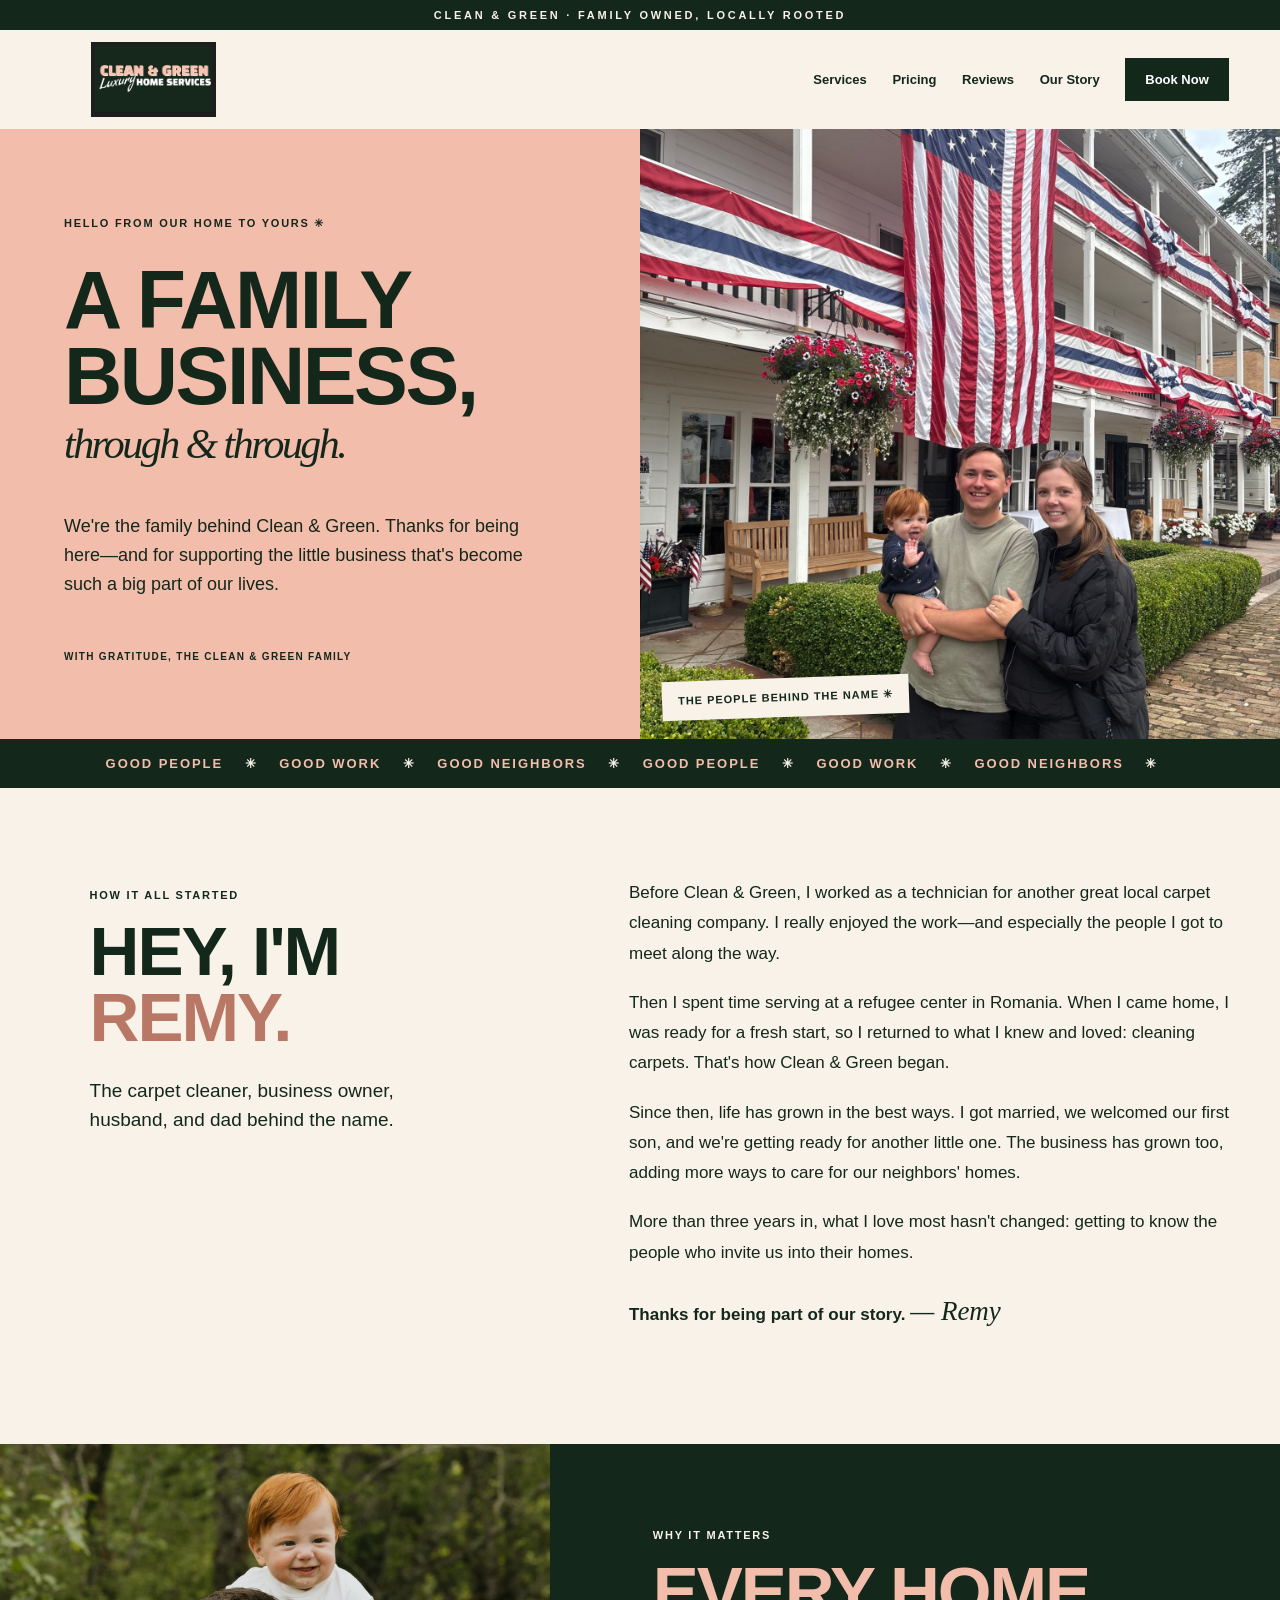
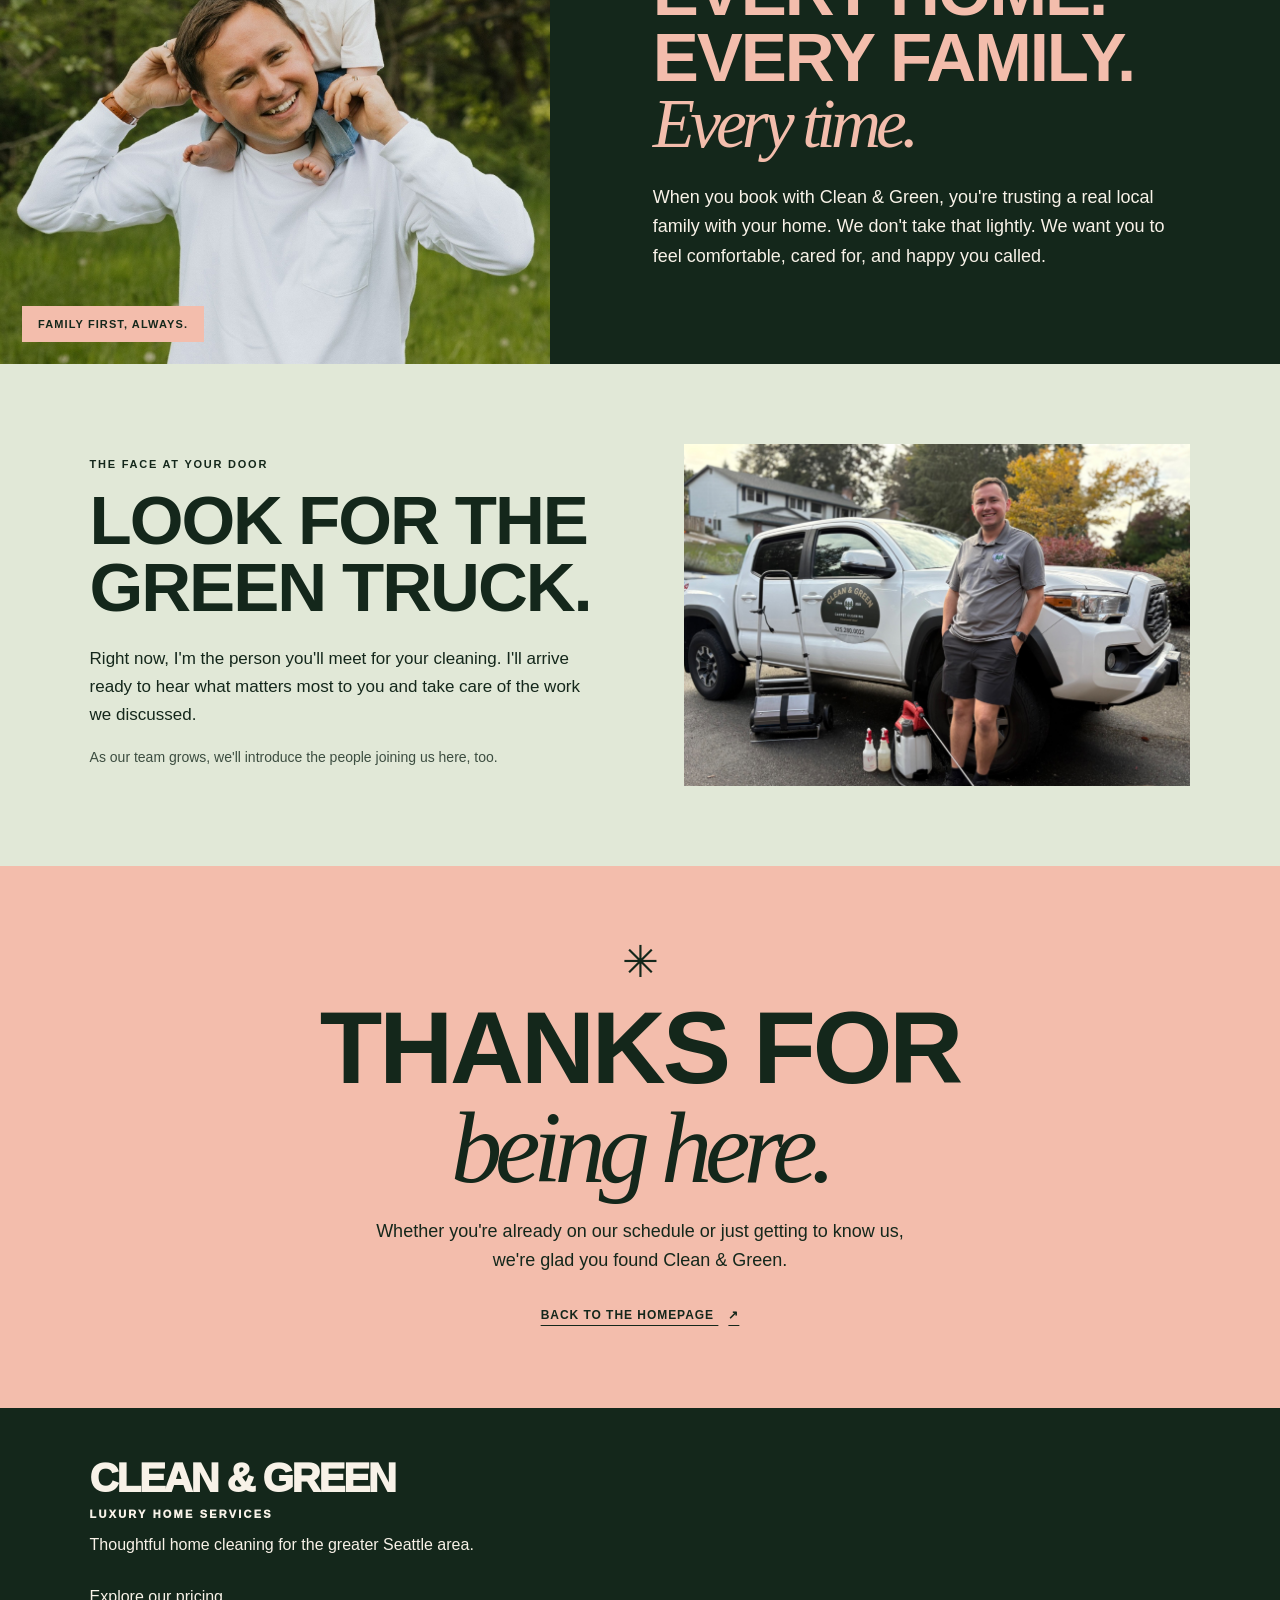
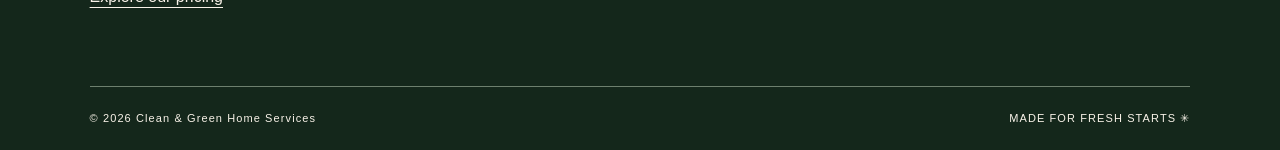
==== commit 58eade26: "Add files via upload" ====
--- a/meet-your-technician.html
+++ b/meet-your-technician.html
@@ -1 +1 @@
-<!doctype html><html lang="en"><head><meta charset="utf-8"><meta name="viewport" content="width=device-width, initial-scale=1"><meta name="description" content="Meet the family behind Clean & Green Luxury Home Services. A local, family-run home cleaning business serving Bothell and greater Seattle."><title>Meet Our Family | Clean & Green Luxury Home Services</title><link rel="stylesheet" href="styles.css"><link rel="stylesheet" href="meet-v45.css"></head><body class="meet-v45"><a class="skip" href="#main">Skip to content</a><div class="announcement">CLEAN & GREEN · FAMILY OWNED, LOCALLY ROOTED</div><header class="site-header"><a class="brand" href="index.html"><img class="brand-image" src="assets/clean-green-logo.jpg" alt="Clean & Green Luxury Home Services"></a><button class="menu-toggle" aria-label="Toggle navigation" aria-expanded="false">MENU ☰</button><nav class="nav" aria-label="Main navigation"><a href="index.html#services">Services</a><a href="pricing.html">Pricing</a><a href="index.html#reviews">Reviews</a><a href="meet-your-technician.html" aria-current="page">Our Story</a><a class="nav-book" href="https://clienthub.getjobber.com/hubs/13ff48fd-410c-46f8-a10c-d7cc06eb8e5e/public/requests/5079977/new">Book Now</a></nav></header><main id="main"><section class="family-hero"><div class="family-hero-text"><p class="eyebrow">HELLO FROM OUR HOME TO YOURS ✳</p><h1>A FAMILY<br>BUSINESS,<br><em>through &amp; through.</em></h1><p>We're the family behind Clean &amp; Green. Thanks for being here—and for supporting the little business that's become such a big part of our lives.</p><div class="family-hero-sign">WITH GRATITUDE, THE CLEAN &amp; GREEN FAMILY</div></div><figure class="family-hero-image"><img src="assets/family-hero-new.jpg" alt="The family behind Clean & Green, together outdoors" fetchpriority="high"><figcaption>THE PEOPLE BEHIND THE NAME ✳</figcaption></figure></section><div class="family-stripe"><span>GOOD PEOPLE <b>✳</b> GOOD WORK <b>✳</b> GOOD NEIGHBORS <b>✳</b> GOOD PEOPLE <b>✳</b> GOOD WORK <b>✳</b> GOOD NEIGHBORS <b>✳</b></span></div><section class="family-story"><div class="family-story-title"><p class="eyebrow">HOW IT ALL STARTED</p><h2>HEY, I'M <span>REMY.</span></h2><p class="family-subhead">The carpet cleaner, business owner, husband, and dad behind the name.</p></div><div class="family-story-body"><p>Before Clean &amp; Green, I worked as a technician for another great local carpet cleaning company. I really enjoyed the work—and especially the people I got to meet along the way.</p><p>Then I spent time serving at a refugee center in Romania. When I came home, I was ready for a fresh start, so I returned to what I knew and loved: cleaning carpets. That's how Clean &amp; Green began.</p><p>Since then, life has grown in the best ways. I got married, we welcomed our first son, and we're getting ready for another little one. The business has grown too, adding more ways to care for our neighbors' homes.</p><p>More than three years in, what I love most hasn't changed: getting to know the people who invite us into their homes.</p><p class="family-signature">Thanks for being part of our story. <em>— Remy</em></p></div></section><section class="family-photo-band"><figure><img src="assets/remy-and-son.jpg" alt="Remy spending time with his son" loading="lazy"><figcaption>FAMILY FIRST, ALWAYS.</figcaption></figure><div class="family-photo-message"><p class="eyebrow">WHY IT MATTERS</p><h2>EVERY HOME.<br>EVERY FAMILY.<br><em>Every time.</em></h2><p>When you book with Clean &amp; Green, you're trusting a real local family with your home. We don't take that lightly. We want you to feel comfortable, cared for, and happy you called.</p></div></section><section class="family-arrival"><div><p class="eyebrow">THE FACE AT YOUR DOOR</p><h2>LOOK FOR THE<br>GREEN TRUCK.</h2><p>Right now, I'm the person you'll meet for your cleaning. I'll arrive ready to hear what matters most to you and take care of the work we discussed.</p><p class="family-small">As our team grows, we'll introduce the people joining us here, too.</p></div><figure><img src="assets/remy-truck.jpeg" alt="Remy standing beside the Clean & Green service truck and cleaning equipment" loading="lazy"></figure></section><section class="family-thanks"><span class="family-spark">✳</span><h2>THANKS FOR<br><em>being here.</em></h2><p>Whether you're already on our schedule or just getting to know us, we're glad you found Clean &amp; Green.</p><a href="index.html">BACK TO THE HOMEPAGE <span aria-hidden="true">↗</span></a></section></main><footer><div class="footer-logo">CLEAN &amp; GREEN <small>LUXURY HOME SERVICES</small></div><p>Thoughtful home cleaning for the greater Seattle area.</p><a class="footer-meet" href="pricing.html">Explore our pricing</a><div class="footer-bottom"><span>© <span id="year"></span> Clean &amp; Green Home Services</span><span>MADE FOR FRESH STARTS ✳</span></div></footer><script src="script.js"></script></body></html>+<!doctype html><html lang="en"><head><meta charset="utf-8"><meta name="viewport" content="width=device-width, initial-scale=1"><meta name="description" content="Meet the family behind Clean & Green Luxury Home Services. A local, family-run home cleaning business serving Bothell and greater Seattle."><title>Meet Our Family | Clean & Green Luxury Home Services</title><link rel="stylesheet" href="styles.css"><link rel="stylesheet" href="meet-v45.css"></head><body class="meet-v45"><a class="skip" href="#main">Skip to content</a><div class="announcement">CLEAN & GREEN · FAMILY OWNED, LOCALLY ROOTED</div><header class="site-header"><a class="brand" href="index.html"><img class="brand-image" src="assets/clean-green-logo.jpg" alt="Clean & Green Luxury Home Services"></a><button class="menu-toggle" aria-label="Toggle navigation" aria-expanded="false">MENU ☰</button><nav class="nav" aria-label="Main navigation"><a href="index.html#services">Services</a><a href="pricing.html">Pricing</a><a href="index.html#reviews">Reviews</a><a href="meet-your-technician.html" aria-current="page">Our Story</a><a class="nav-book" href="https://clienthub.getjobber.com/hubs/13ff48fd-410c-46f8-a10c-d7cc06eb8e5e/public/requests/5079977/new">Book Now</a></nav></header><main id="main"><section class="family-hero"><div class="family-hero-text"><p class="eyebrow">HELLO FROM OUR HOME TO YOURS ✳</p><h1>A FAMILY<br>BUSINESS,<br><em>through &amp; through.</em></h1><p>We're the family behind Clean &amp; Green. Thanks for being here—and for supporting the little business that's become such a big part of our lives.</p><div class="family-hero-sign">WITH GRATITUDE, THE CLEAN &amp; GREEN FAMILY</div></div><figure class="family-hero-image"><img src="[data-uri]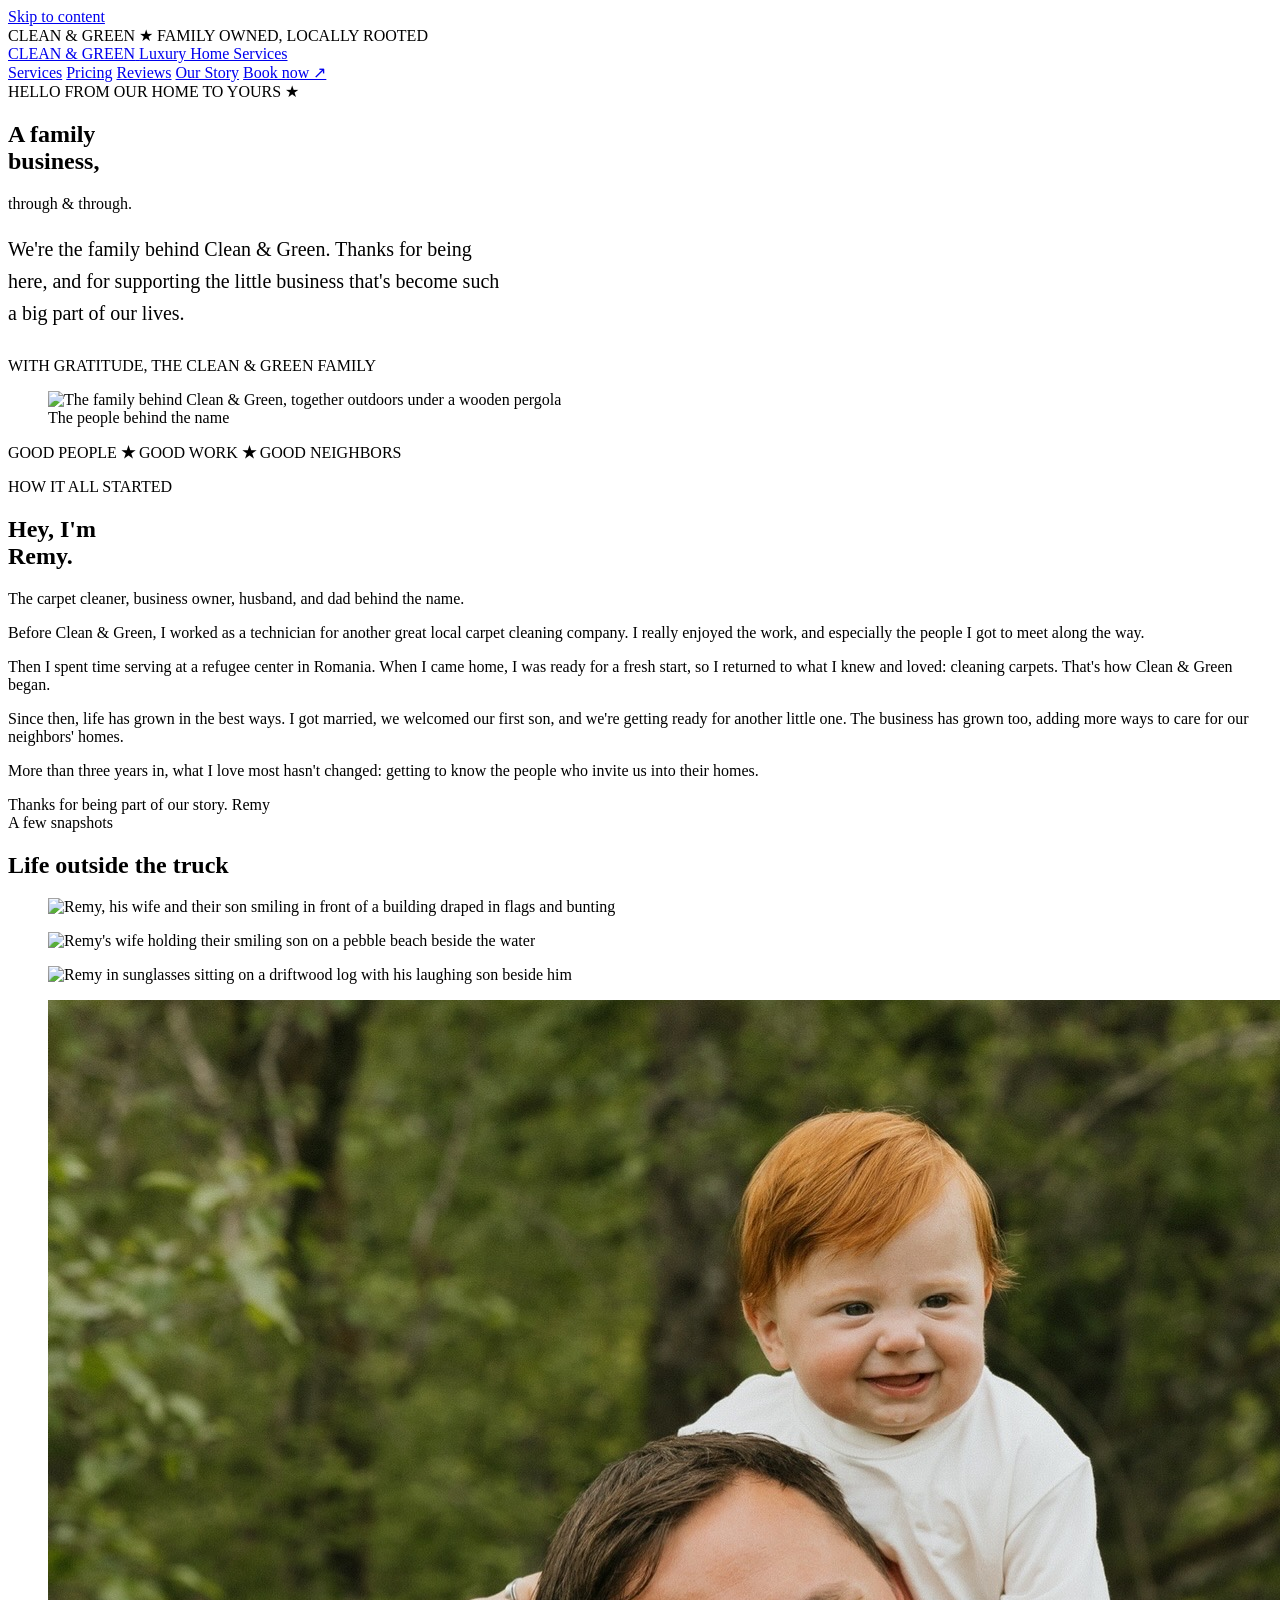
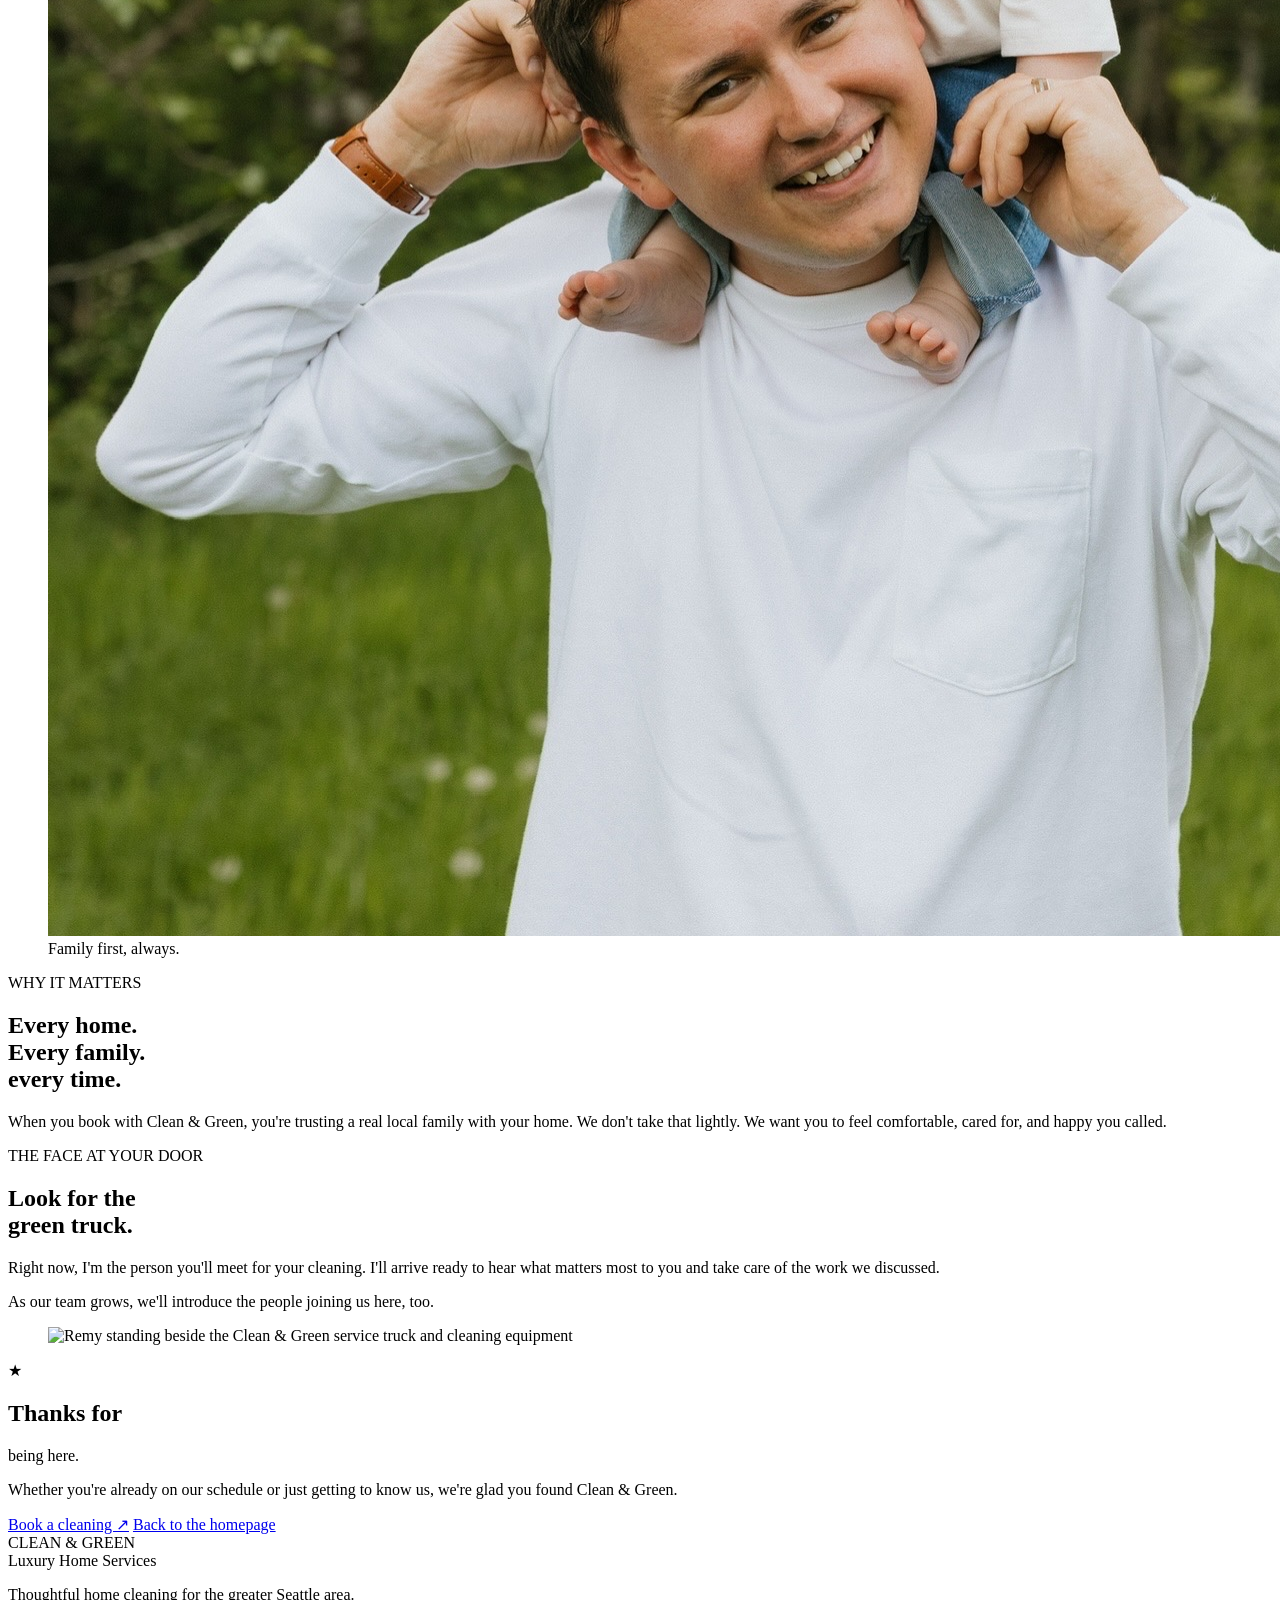
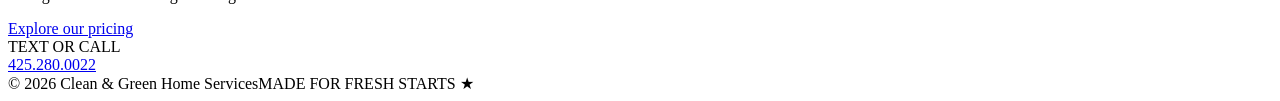
==== commit fed79c3b: "Add files via upload" ====
--- a/meet-your-technician.html
+++ b/meet-your-technician.html
@@ -1 +1,150 @@
-<!doctype html><html lang="en"><head><meta charset="utf-8"><meta name="viewport" content="width=device-width, initial-scale=1"><meta name="description" content="Meet the family behind Clean & Green Luxury Home Services. A local, family-run home cleaning business serving Bothell and greater Seattle."><title>Meet Our Family | Clean & Green Luxury Home Services</title><link rel="stylesheet" href="styles.css"><link rel="stylesheet" href="meet-v45.css"></head><body class="meet-v45"><a class="skip" href="#main">Skip to content</a><div class="announcement">CLEAN & GREEN · FAMILY OWNED, LOCALLY ROOTED</div><header class="site-header"><a class="brand" href="index.html"><img class="brand-image" src="assets/clean-green-logo.jpg" alt="Clean & Green Luxury Home Services"></a><button class="menu-toggle" aria-label="Toggle navigation" aria-expanded="false">MENU ☰</button><nav class="nav" aria-label="Main navigation"><a href="index.html#services">Services</a><a href="pricing.html">Pricing</a><a href="index.html#reviews">Reviews</a><a href="meet-your-technician.html" aria-current="page">Our Story</a><a class="nav-book" href="https://clienthub.getjobber.com/hubs/13ff48fd-410c-46f8-a10c-d7cc06eb8e5e/public/requests/5079977/new">Book Now</a></nav></header><main id="main"><section class="family-hero"><div class="family-hero-text"><p class="eyebrow">HELLO FROM OUR HOME TO YOURS ✳</p><h1>A FAMILY<br>BUSINESS,<br><em>through &amp; through.</em></h1><p>We're the family behind Clean &amp; Green. Thanks for being here—and for supporting the little business that's become such a big part of our lives.</p><div class="family-hero-sign">WITH GRATITUDE, THE CLEAN &amp; GREEN FAMILY</div></div><figure class="family-hero-image"><img src="[data-uri]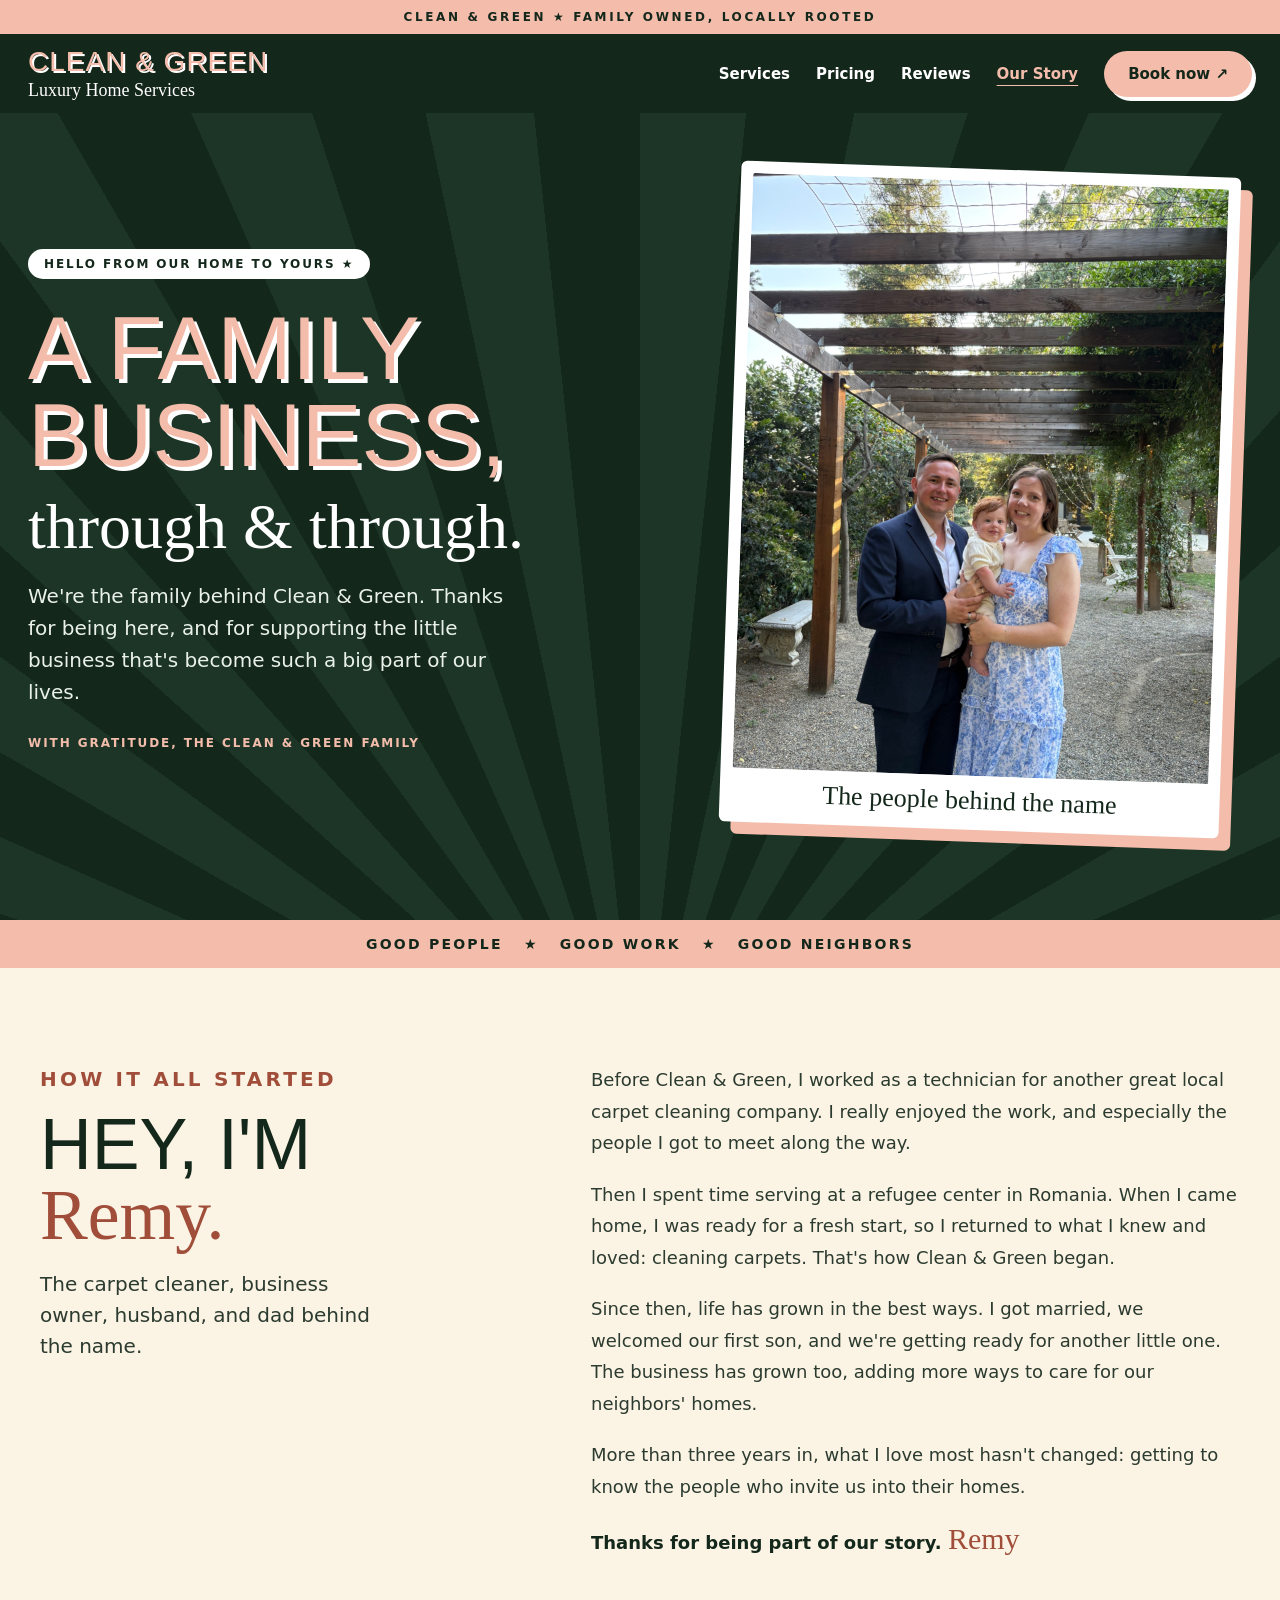
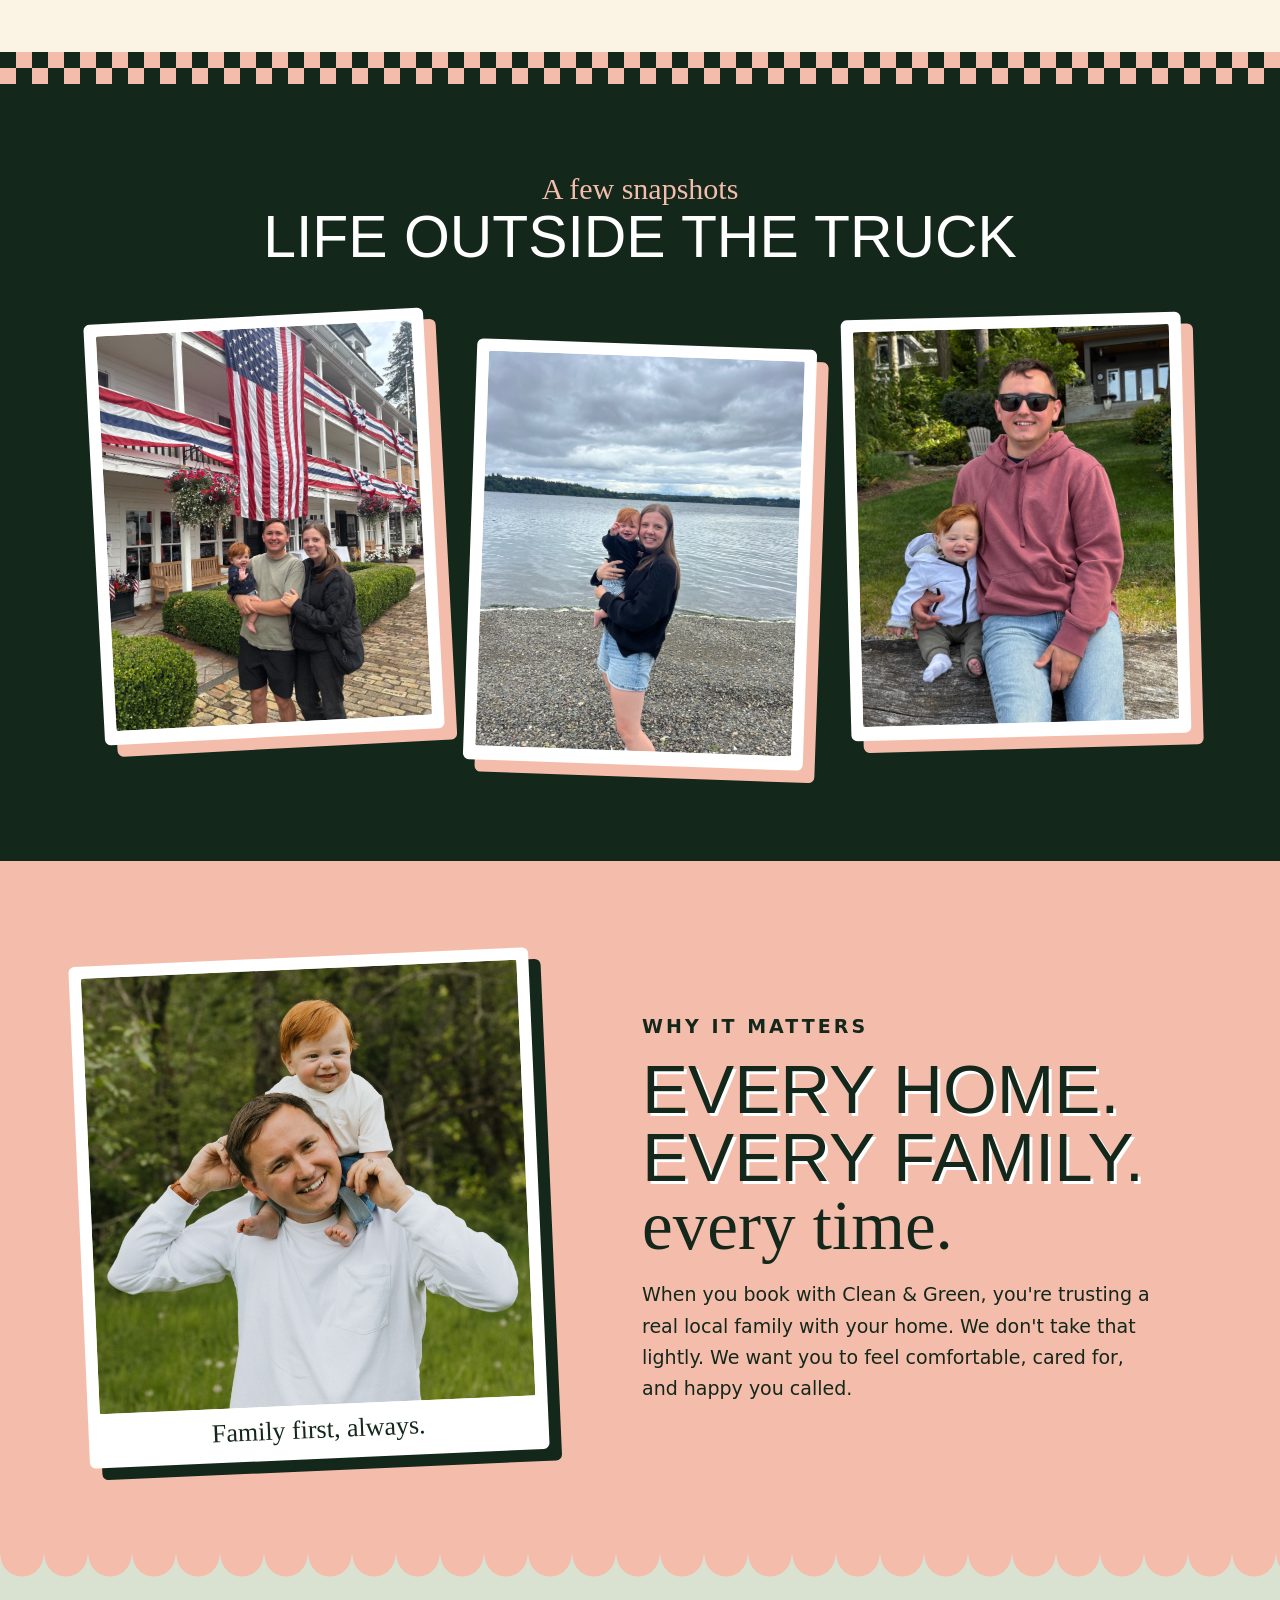
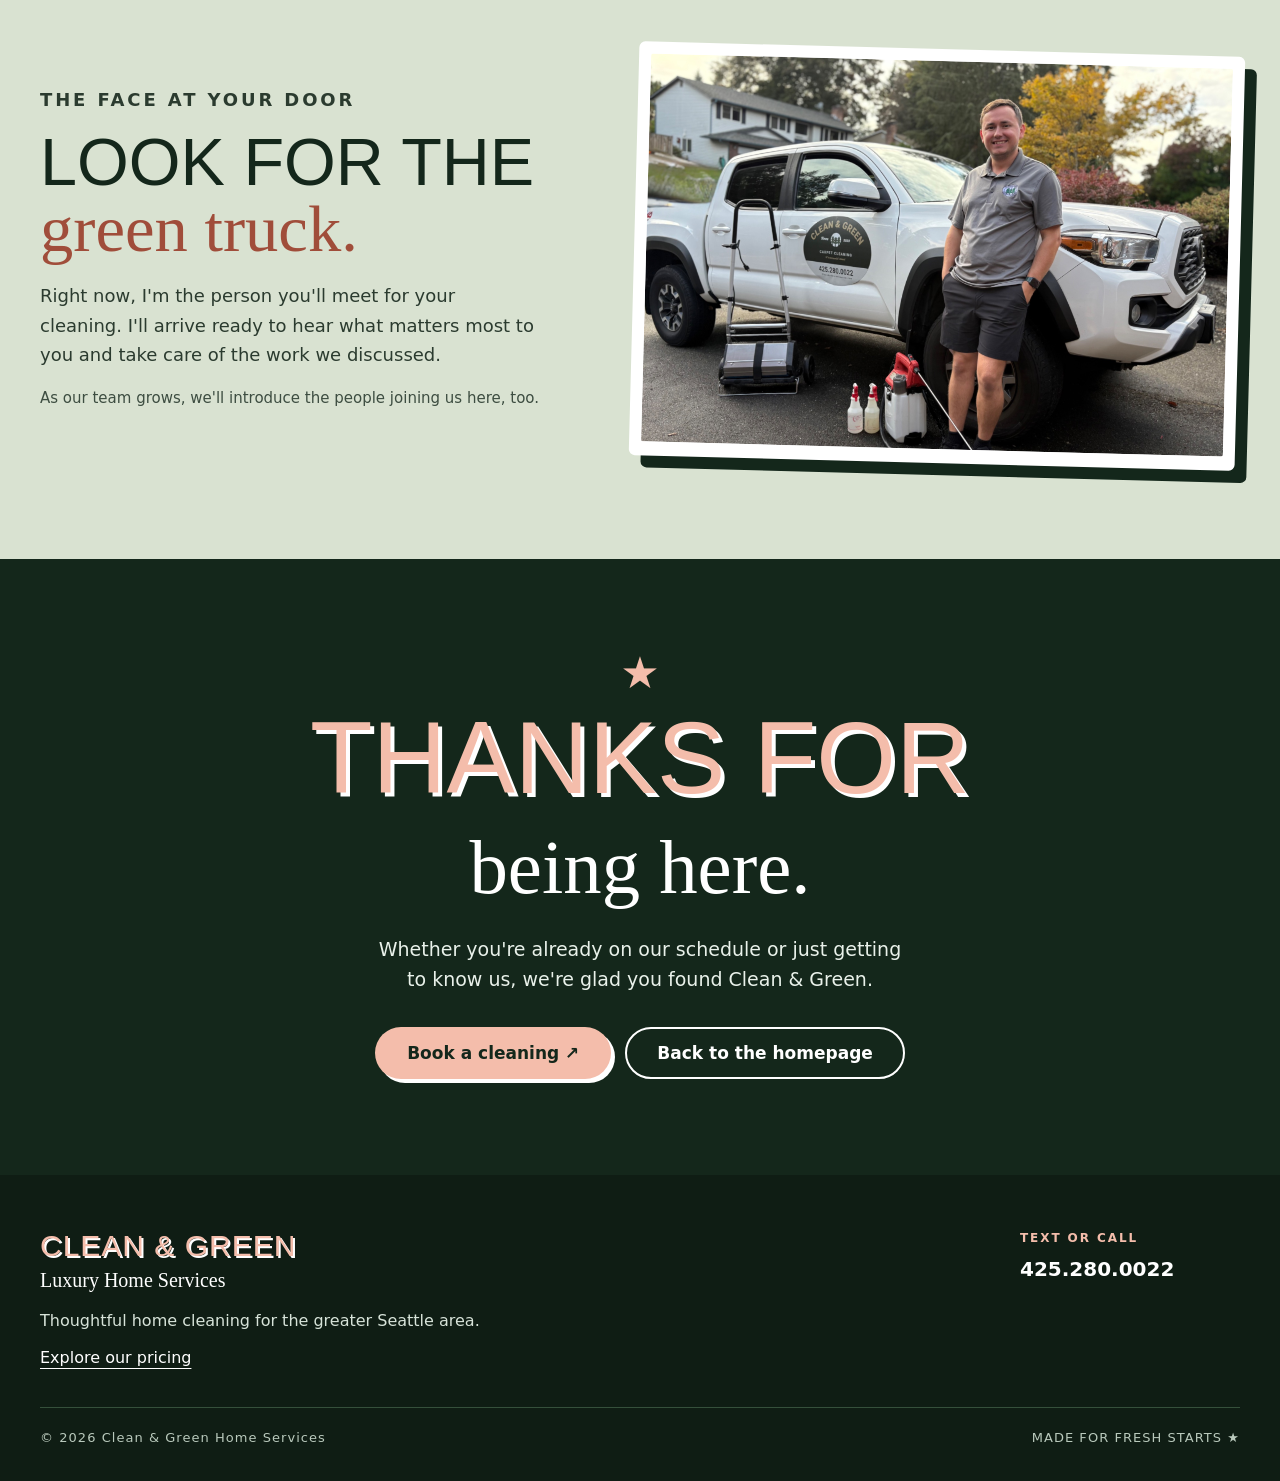
==== commit 4f0401d0: "Add files via upload" ====
--- a/meet-your-technician.html
+++ b/meet-your-technician.html
@@ -8,7 +8,7 @@
 <link rel="preconnect" href="https://fonts.googleapis.com">
 <link rel="preconnect" href="https://fonts.gstatic.com" crossorigin>
 <link href="https://fonts.googleapis.com/css2?family=Russo+One&family=Kaushan+Script&family=DM+Sans:wght@400;500;700&display=swap" rel="stylesheet">
-<link rel="stylesheet" href="css/styles.css">
+<link rel="stylesheet" href="styles.css">
 </head>
 <body class="theme-dark story-page">
 <a class="skip" href="#main">Skip to content</a>
@@ -45,7 +45,7 @@
       </div>
       <div class="story-hero-photo">
         <figure class="snap">
-          <img src="assets/family-pergola.jpg" alt="The family behind Clean &amp; Green, together outdoors under a wooden pergola" style="object-position:center 60%" fetchpriority="high">
+          <img src="family-pergola.jpg" alt="The family behind Clean &amp; Green, together outdoors under a wooden pergola" style="object-position:center 60%" fetchpriority="high">
           <figcaption>The people behind the name</figcaption>
         </figure>
       </div>
@@ -78,9 +78,9 @@
       <div class="script">A few snapshots</div>
       <h2 class="display">Life outside the truck</h2>
       <div class="snap-row">
-        <figure class="snap"><img src="assets/family-flag.jpg" alt="Remy, his wife and their son smiling in front of a building draped in flags and bunting" style="object-position:center 62%" loading="lazy"></figure>
-        <figure class="snap"><img src="assets/family-beach.jpg" alt="Remy's wife holding their smiling son on a pebble beach beside the water" style="object-position:center 60%" loading="lazy"></figure>
-        <figure class="snap"><img src="assets/family-log.jpg" alt="Remy in sunglasses sitting on a driftwood log with his laughing son beside him" style="object-position:center 45%" loading="lazy"></figure>
+        <figure class="snap"><img src="family-flag.jpg" alt="Remy, his wife and their son smiling in front of a building draped in flags and bunting" style="object-position:center 62%" loading="lazy"></figure>
+        <figure class="snap"><img src="family-beach.jpg" alt="Remy's wife holding their smiling son on a pebble beach beside the water" style="object-position:center 60%" loading="lazy"></figure>
+        <figure class="snap"><img src="family-log.jpg" alt="Remy in sunglasses sitting on a driftwood log with his laughing son beside him" style="object-position:center 45%" loading="lazy"></figure>
       </div>
     </div>
   </section>
@@ -89,7 +89,7 @@
     <div class="wrap why-inner">
       <div class="why-photo">
         <figure class="snap">
-          <img src="assets/remy-and-son.jpg" alt="Remy laughing with his young son on his shoulders in a green field" style="object-position:center 35%" loading="lazy">
+          <img src="remy-and-son.jpg" alt="Remy laughing with his young son on his shoulders in a green field" style="object-position:center 35%" loading="lazy">
           <figcaption>Family first, always.</figcaption>
         </figure>
       </div>
@@ -112,7 +112,7 @@
         <p class="small">As our team grows, we'll introduce the people joining us here, too.</p>
       </div>
       <div class="arrival-photo">
-        <figure class="snap"><img src="assets/remy-truck.jpg" alt="Remy standing beside the Clean &amp; Green service truck and cleaning equipment" loading="lazy"></figure>
+        <figure class="snap"><img src="remy-truck.jpg" alt="Remy standing beside the Clean &amp; Green service truck and cleaning equipment" loading="lazy"></figure>
       </div>
     </div>
   </section>
@@ -145,6 +145,6 @@
   <div class="footer-bottom"><span>© <span id="year">2026</span> Clean &amp; Green Home Services</span><span>MADE FOR FRESH STARTS ★</span></div>
 </footer>
 
-<script src="js/main.js"></script>
+<script src="main.js"></script>
 </body>
 </html>
--- a/styles.css
+++ b/styles.css
@@ -0,0 +1,333 @@
+/* Clean & Green — shared styles for index.html, pricing.html, meet-your-technician.html
+   Home uses body.theme-home (light, Anton). Pricing and Story use body.theme-dark (dark, Russo One). */
+
+:root{
+  --forest:#14271B; --pine:#1F4636; --peach:#F4BDAB; --cream:#FBF3E4; --sage:#D9E2D1;
+  --mint:#CFE6D6; --rust:#A04D3A; --ink:#2b3b2f; --muted:#3d4d41; --white:#ffffff;
+}
+*{box-sizing:border-box}
+html{scroll-behavior:smooth}
+body{margin:0;font-family:'DM Sans',system-ui,sans-serif;color:var(--forest);background:var(--cream);overflow-x:hidden}
+.theme-home{--display:'Anton',sans-serif}
+.theme-dark{--display:'Russo One',sans-serif;background:var(--forest)}
+a{color:inherit;text-decoration:none}
+img{max-width:100%;display:block}
+h1,h2,h3,p{margin:0}
+.skip{position:absolute;top:-100px;left:8px;background:#fff;color:var(--forest);padding:12px;z-index:99}
+.skip:focus{top:8px}
+.wrap{max-width:1200px;margin:0 auto}
+.wrap-wide{max-width:1280px;margin:0 auto}
+.script{font-family:'Kaushan Script',cursive;font-weight:400}
+.eyebrow{font-weight:700;font-size:12px;letter-spacing:.16em}
+.display{font-family:var(--display);font-weight:400;text-transform:uppercase}
+
+/* ---------- Buttons ---------- */
+.btn{display:inline-flex;align-items:center;justify-content:center;min-height:44px;padding:15px 28px;border-radius:999px;font-weight:700;font-size:14px;letter-spacing:.08em;text-transform:uppercase;border:2px solid var(--forest);cursor:pointer;font-family:inherit;transition:transform .15s,box-shadow .15s}
+.btn:hover{transform:translate(2px,2px)}
+.btn-dark{background:var(--forest);color:#fff;box-shadow:4px 4px 0 var(--peach)}
+.btn-peach{background:var(--peach);color:var(--forest);box-shadow:4px 4px 0 var(--forest)}
+.btn-white{background:#fff;color:var(--forest);box-shadow:4px 4px 0 var(--forest)}
+.btn-outline-light{background:transparent;color:#fff;border-color:#fff}
+.btn-peach-light{background:var(--peach);color:var(--forest);border-color:var(--peach);box-shadow:4px 4px 0 #fff}
+.theme-dark .btn{text-transform:none;letter-spacing:0;font-size:17px;padding:14px 30px;border-color:transparent}
+.theme-dark .btn-peach-light{border-color:transparent}
+.theme-dark .btn-outline-light{border-color:#fff}
+
+/* ---------- Header ---------- */
+.ticker-top{background:var(--forest);color:#fff;overflow:hidden;padding:9px 0;white-space:nowrap;font-weight:700;font-size:12px;letter-spacing:.2em}
+.ticker-track{display:flex;width:max-content;animation:tk 40s linear infinite}
+.ticker-track span{flex:none}
+.ticker-track b{padding:0 16px;color:var(--peach)}
+@keyframes tk{to{transform:translateX(-50%)}}
+.announce{background:var(--peach);color:var(--forest);text-align:center;font-weight:700;font-size:12px;letter-spacing:.22em;padding:10px 16px}
+.theme-home .header-bar{border-bottom:3px solid var(--forest);background:var(--cream)}
+.theme-dark .header-bar{background:var(--forest)}
+.site-header{display:flex;flex-wrap:wrap;align-items:center;justify-content:space-between;gap:12px 28px;max-width:1280px;margin:0 auto;padding:14px 28px}
+.brand{display:flex;align-items:center;gap:12px}
+.brand-mark{width:44px;height:44px;border-radius:50%;background:var(--forest);display:flex;align-items:center;justify-content:center;flex:none}
+.theme-dark .brand-mark{display:none}
+.brand-text{display:flex;flex-direction:column;line-height:1}
+.brand-name{font-family:var(--display);font-size:26px;letter-spacing:.5px}
+.theme-dark .brand-name{font-size:28px;letter-spacing:1px;color:var(--peach);text-shadow:2px 2px 0 #fff}
+.brand-sub{font-family:'Kaushan Script',cursive;font-size:16px;color:var(--rust);margin-top:2px}
+.theme-dark .brand-sub{color:#fff;font-size:18px;margin-top:5px}
+.nav{display:flex;flex-wrap:wrap;gap:10px 26px;align-items:center}
+.nav a:not(.btn){font-weight:700;font-size:13px;letter-spacing:.08em;text-transform:uppercase}
+.nav a:not(.btn):hover{color:var(--rust)}
+.theme-dark .nav a:not(.btn){color:#fff;font-size:15px;text-transform:none;letter-spacing:0}
+.theme-dark .nav a:not(.btn):hover{color:var(--peach)}
+.nav a[aria-current="page"]{text-decoration:underline;text-underline-offset:6px}
+.theme-dark .nav a[aria-current="page"]{color:var(--peach)}
+.nav .nav-phone{font-size:14px !important}
+.nav .btn{padding:11px 20px;font-size:13px}
+.theme-dark .nav .btn{font-size:15px;padding:12px 22px}
+
+/* ---------- Home hero ---------- */
+.hero{position:relative;background:var(--cream);padding:56px 28px 40px;overflow:hidden}
+.rays{position:absolute;left:-260px;bottom:-300px;width:640px;height:640px;border-radius:50%;background:repeating-conic-gradient(#EFE2C8 0deg 7deg,transparent 7deg 15deg);animation:rot 90s linear infinite}
+@keyframes rot{to{transform:rotate(360deg)}}
+.hero-inner{position:relative;display:flex;flex-wrap:wrap;align-items:center;gap:48px}
+.hero-copy{flex:1 1 520px;min-width:0}
+.hero-hello{font-size:clamp(28px,3.2vw,40px);color:var(--rust);margin-bottom:6px}
+.hero h1{font-size:clamp(62px,9.4vw,142px);line-height:.92;letter-spacing:-.5px}
+.outline{color:var(--peach);-webkit-text-stroke:3px var(--forest);paint-order:stroke fill;text-shadow:5px 5px 0 var(--forest)}
+.hero-lede{margin:26px 0 30px;font-size:19px;line-height:1.6;color:var(--ink);max-width:500px}
+.btn-row{display:flex;flex-wrap:wrap;gap:14px;align-items:center}
+.chips{display:flex;flex-wrap:wrap;gap:12px 24px;margin-top:30px;font-weight:700;font-size:11px;letter-spacing:.14em}
+.chips span{display:flex;align-items:center;gap:8px}
+.chips i{width:12px;height:12px;border-radius:50%;background:var(--peach);border:2px solid var(--forest);display:inline-block}
+.hero-photo-wrap{flex:1 1 400px;min-width:0;display:flex;justify-content:center}
+.hero-photo{position:relative;width:min(540px,100%)}
+.hero-sun{position:absolute;top:-30px;right:-20px;width:62%;aspect-ratio:1/1;border-radius:50%;background:var(--peach);opacity:.75}
+.polaroid{position:relative;background:#fff;padding:12px 12px 14px;border-radius:6px;border:3px solid var(--forest);box-shadow:10px 10px 0 var(--forest)}
+.polaroid img{width:100%;aspect-ratio:1/1;object-fit:cover;border-radius:2px}
+.polaroid figcaption{font-family:'Kaushan Script',cursive;font-size:26px;text-align:center;padding-top:10px}
+.polaroid{margin:0}
+.tilt-r{transform:rotate(2deg)}
+.tilt-l{transform:rotate(-3deg)}
+.sticker{position:absolute;top:-26px;left:-22px;width:132px;height:132px;border-radius:50%;background:var(--forest);color:#fff;box-shadow:4px 4px 0 var(--peach);display:flex;flex-direction:column;align-items:center;justify-content:center;text-align:center;animation:float 3.2s ease-in-out infinite alternate}
+.sticker small{font-weight:700;font-size:10px;letter-spacing:.2em;color:var(--peach)}
+.sticker strong{font-family:'Anton',sans-serif;font-weight:400;font-size:36px;line-height:1}
+@keyframes float{from{transform:translateY(0) rotate(-12deg)}to{transform:translateY(-10px) rotate(-7deg)}}
+
+/* ---------- Drive-by road ---------- */
+.road-scene{position:relative;height:150px;background:var(--cream);overflow:hidden}
+.cloud{position:absolute;animation:cloud 70s linear infinite}
+@keyframes cloud{from{left:-200px}to{left:100%}}
+.trees{position:absolute;left:0;right:0;bottom:26px;display:flex;justify-content:space-around;align-items:flex-end;padding:0 12px}
+.drive{position:absolute;bottom:12px;left:-340px;width:300px;animation:drive 16s linear infinite}
+@keyframes drive{from{left:-340px}to{left:100%}}
+.bounce{animation:bounce .45s ease-in-out infinite alternate}
+@keyframes bounce{to{transform:translateY(-2px)}}
+.wheel{transform-box:fill-box;transform-origin:center;animation:spin .6s linear infinite}
+@keyframes spin{to{transform:rotate(360deg)}}
+.bub{transform-box:fill-box;transform-origin:center;animation:bub 1.8s ease-out infinite;opacity:0}
+@keyframes bub{0%{opacity:.9;transform:translate(0,0) scale(.5)}100%{opacity:0;transform:translate(-46px,-34px) scale(1.5)}}
+.road{position:absolute;left:0;right:0;bottom:0;height:26px;background:var(--forest);display:flex;align-items:center}
+.road i{display:block;width:100%;height:4px;background-image:repeating-linear-gradient(90deg,var(--peach) 0 36px,transparent 36px 72px);background-size:72px 4px;animation:road .9s linear infinite}
+@keyframes road{to{background-position:-72px 0}}
+
+/* ---------- Home sections ---------- */
+.section{padding:88px 28px}
+.section-center{text-align:center}
+.h2{font-size:clamp(46px,6.4vw,92px);line-height:1}
+.kicker{font-size:30px}
+.about{padding:80px 28px 96px;background:var(--cream)}
+.about-inner{display:flex;flex-wrap:wrap;align-items:center;gap:64px}
+.about-photo{flex:1 1 380px;min-width:0;display:flex;justify-content:center}
+.about-frame{position:relative;width:min(440px,100%)}
+.tape{position:absolute;top:-18px;left:50%;width:120px;height:36px;margin-left:-60px;background:var(--peach);transform:rotate(-4deg);z-index:2;border:2px solid var(--forest)}
+.about-copy{flex:1 1 440px;min-width:0}
+.about-copy h2{margin:12px 0 18px;font-size:clamp(46px,6vw,88px);line-height:.95}
+.about-copy p{font-size:19px;line-height:1.65;color:var(--ink);max-width:540px;margin-bottom:16px}
+.about-copy .btn{margin-top:10px}
+.scallop{height:24px;background:var(--cream)}
+.scallop i{display:block;height:24px;background-image:radial-gradient(circle at 24px 24px,var(--forest) 23px,transparent 24px);background-size:48px 24px;background-repeat:repeat-x;transform:scaleY(-1)}
+.standards{background:var(--forest);padding:56px 28px 88px}
+.standards h2{color:#fff;font-size:clamp(44px,6vw,84px);line-height:1}
+.standards .kicker{color:var(--peach)}
+.cards-4{display:grid;grid-template-columns:repeat(auto-fit,minmax(240px,1fr));gap:22px;margin-top:44px}
+.card{background:var(--cream);border:3px solid var(--forest);border-radius:20px;box-shadow:6px 6px 0 var(--peach);padding:28px;transition:transform .2s;text-align:left}
+.card:hover{transform:translateY(-6px) rotate(-1deg)}
+.card .num{font-family:'Anton',sans-serif;font-size:60px;line-height:1;color:var(--cream);-webkit-text-stroke:2px var(--forest)}
+.card h3{margin:10px 0 8px;font-family:'Anton',sans-serif;font-weight:400;font-size:26px;text-transform:uppercase}
+.card p{font-size:16px;line-height:1.55;color:var(--ink)}
+
+/* ---------- Carousel ---------- */
+.services{background:var(--cream);padding:88px 28px 96px}
+.tabs{display:flex;flex-wrap:wrap;gap:10px;justify-content:center;margin:36px 0 24px}
+.tab{background:#fff;color:var(--forest);border:2px solid var(--forest);border-radius:999px;padding:0 20px;min-height:44px;font-family:inherit;font-weight:700;font-size:13px;letter-spacing:.08em;cursor:pointer}
+.tab[aria-pressed="true"]{background:var(--forest);color:var(--peach)}
+.carousel{overflow:hidden;border:3px solid var(--forest);border-radius:28px;box-shadow:10px 10px 0 var(--forest);background:#fff}
+.carousel-track{display:flex;transition:transform .7s cubic-bezier(.65,0,.35,1)}
+.slide{flex:0 0 100%;min-width:0;display:flex;flex-wrap:wrap}
+.slide-panel{flex:1 1 340px;min-height:340px;display:flex;align-items:center;justify-content:center;padding:40px}
+.panel-peach{background:var(--peach)}
+.panel-pine{background:var(--pine)}
+.panel-sage{background:var(--sage)}
+.slide-body{flex:1.3 1 380px;padding:44px 40px;display:flex;flex-direction:column;justify-content:center}
+.slide-body .eyebrow{color:var(--rust)}
+.slide-body h3{margin:10px 0 12px;font-family:'Anton',sans-serif;font-weight:400;font-size:clamp(36px,4.4vw,60px);line-height:1;text-transform:uppercase}
+.slide-body p{font-size:18px;line-height:1.6;color:var(--ink);max-width:480px;margin-bottom:20px}
+.pills{display:flex;flex-wrap:wrap;gap:10px;margin-bottom:24px}
+.pills span{background:var(--cream);border:2px solid var(--forest);border-radius:999px;padding:8px 16px;font-weight:700;font-size:14px}
+.slide-body .btn{align-self:flex-start;font-size:13px;padding:13px 24px}
+.carousel-controls{display:flex;flex-wrap:wrap;align-items:center;justify-content:space-between;gap:16px;margin-top:28px}
+.carousel-buttons{display:flex;align-items:center;gap:12px}
+.round{width:48px;height:48px;border-radius:50%;border:2px solid var(--forest);background:#fff;color:var(--forest);font-size:22px;cursor:pointer;box-shadow:3px 3px 0 var(--forest)}
+.round.next{background:var(--peach)}
+.pause{min-height:44px;padding:0 18px;border-radius:999px;border:2px solid var(--forest);background:transparent;color:var(--forest);font-family:inherit;font-weight:700;font-size:13px;letter-spacing:.08em;cursor:pointer}
+.fine{font-size:14px;color:var(--muted)}
+
+/* ---------- How it works ---------- */
+.steps{background:var(--peach);border-top:3px solid var(--forest);border-bottom:3px solid var(--forest);padding:88px 28px}
+.steps-inner{display:flex;flex-wrap:wrap;gap:56px;align-items:center}
+.steps-copy{flex:1 1 360px;min-width:0}
+.steps-copy h2{margin:6px 0 18px;font-size:clamp(46px,6vw,88px);line-height:.96}
+.steps-copy p{font-size:18px;line-height:1.6;max-width:420px;margin-bottom:26px}
+.steps-list{flex:1.2 1 420px;min-width:0;display:flex;flex-direction:column;gap:16px}
+.step{display:flex;align-items:center;gap:18px;background:var(--cream);border:3px solid var(--forest);border-radius:18px;box-shadow:5px 5px 0 var(--forest);padding:18px 22px}
+.step b{width:46px;height:46px;border-radius:50%;background:var(--forest);color:var(--peach);font-family:'Anton',sans-serif;font-weight:400;font-size:22px;display:flex;align-items:center;justify-content:center;flex:none}
+.step strong{display:block;font-family:'Anton',sans-serif;font-weight:400;font-size:22px;text-transform:uppercase}
+.step span{font-size:15px;line-height:1.5;color:var(--ink)}
+.reviews{background:var(--cream);padding:96px 28px}
+.reviews-widget{margin-top:36px;min-height:240px}
+
+/* ---------- Final CTA ---------- */
+.cta-wrap{background:var(--cream);padding:0 28px 96px}
+.cta{position:relative;max-width:1200px;margin:0 auto;background:var(--forest);border-radius:32px;box-shadow:10px 10px 0 var(--peach);padding:72px 28px;text-align:center;overflow:hidden;color:#fff}
+.cta .kicker{color:var(--peach);font-size:32px}
+.cta h2{margin:6px 0 16px;font-size:clamp(50px,8vw,120px);line-height:.95}
+.cta p{margin:0 auto 30px;max-width:520px;font-size:19px;line-height:1.6;color:#e9f1ea}
+.cta .btn-row{justify-content:center;position:relative}
+.cta-inner{position:relative}
+.burst{position:absolute;animation:rot 16s linear infinite}
+.burst-a{left:24px;top:24px}
+.burst-b{right:30px;bottom:26px}
+
+/* ---------- Footer ---------- */
+.footer{background:var(--forest);color:#fff;padding:56px 28px 36px}
+.theme-dark.story-page .footer{background:#0f1d14}
+.footer-inner{display:flex;flex-wrap:wrap;gap:40px;justify-content:space-between;max-width:1200px;margin:0 auto}
+.footer-brand{flex:1 1 420px;min-width:0}
+.footer-name{font-family:var(--display);font-size:32px;letter-spacing:.5px;color:var(--peach);line-height:1}
+.theme-dark .footer-name{font-size:30px;letter-spacing:1px;text-shadow:2px 2px 0 #fff}
+.footer-sub{font-family:'Kaushan Script',cursive;font-size:20px;margin-top:8px}
+.footer p{margin-top:16px;font-size:16px;line-height:1.65;color:#d7e3d9;max-width:560px}
+.footer a.link{display:inline-block;margin-top:14px;font-size:16px;text-decoration:underline;text-underline-offset:5px}
+.footer-col{flex:0 1 220px;min-width:0;display:flex;flex-direction:column;gap:10px}
+.footer-label{font-weight:700;letter-spacing:.16em;font-size:12px;color:var(--peach);margin-bottom:2px}
+.footer-col a{font-size:16px}
+.footer-col .tel{font-size:20px;font-weight:700}
+.footer-bottom{max-width:1200px;margin:40px auto 0;padding-top:22px;border-top:1px solid #35503b;display:flex;flex-wrap:wrap;justify-content:space-between;gap:12px;font-size:13px;letter-spacing:.08em;color:#b9c9bc}
+
+/* ---------- Dark-page shared ---------- */
+.hero-dark{background:repeating-conic-gradient(from 0deg at 50% 125%,#1c3526 0deg 6deg,var(--forest) 6deg 12deg);padding:56px 28px 90px}
+.hero-dark h1{font-size:clamp(46px,7vw,100px);line-height:.98;color:var(--peach);text-shadow:4px 4px 0 #fff;text-transform:uppercase;font-family:var(--display);font-weight:400}
+.hero-dark .script{font-size:clamp(34px,5vw,64px);color:#fff;margin:12px 0 18px;line-height:1.1}
+.hero-dark p.lede{font-size:19px;line-height:1.55;color:#e9f1ea;max-width:560px}
+.checker{height:32px;background-image:conic-gradient(var(--peach) 25%,var(--forest) 0 50%,var(--peach) 0 75%,var(--forest) 0);background-size:32px 32px}
+.checker-rev{background-image:conic-gradient(var(--forest) 25%,var(--peach) 0 50%,var(--forest) 0 75%,var(--peach) 0)}
+.pill-label{display:inline-block;background:#fff;color:var(--forest);font-weight:700;font-size:12px;letter-spacing:.16em;padding:8px 16px;border-radius:999px;margin-bottom:26px}
+
+/* ---------- Pricing page ---------- */
+.calc-wrap{background:var(--cream);padding:80px 28px 96px}
+.calc-wrap h2.display{margin:12px 0 14px;font-size:clamp(38px,5vw,68px);line-height:1}
+.calc-wrap h2 .script{color:var(--rust);text-transform:none}
+.calc-intro p{font-size:18px;line-height:1.55;color:var(--ink)}
+.calc-layout{display:flex;flex-wrap:wrap;gap:28px;align-items:flex-start;margin-top:40px}
+.calc-main{flex:1 1 560px;min-width:0;display:flex;flex-direction:column;gap:22px}
+.calc-card{background:#fff;border:3px solid var(--forest);border-radius:24px;box-shadow:6px 6px 0 var(--forest);padding:26px}
+.calc-head{display:flex;gap:16px;align-items:flex-start;border-bottom:2px solid #e2dfd6;padding-bottom:16px}
+.calc-head span{background:var(--forest);color:var(--peach);font-family:var(--display);padding:8px 12px;border-radius:10px}
+.calc-head h3{font-family:var(--display);font-weight:400;font-size:28px;margin-bottom:6px}
+.calc-head p{color:var(--muted);line-height:1.5}
+.item-row{display:flex;flex-wrap:wrap;align-items:center;justify-content:space-between;gap:12px;border-bottom:1px solid #e2dfd6;padding:14px 0}
+.item-row:last-child{border-bottom:0}
+.item-name{font-weight:700;font-size:17px;display:block}
+.item-price{display:block;font-size:14px;color:var(--muted);margin-top:4px}
+.stepper{display:flex;align-items:center;gap:10px}
+.stepper button{width:44px;height:44px;border:2px solid var(--forest);background:transparent;color:var(--forest);font-size:22px;border-radius:50%;cursor:pointer}
+.stepper button:hover{background:var(--forest);color:var(--cream)}
+.stepper output{min-width:28px;text-align:center;font-weight:700;font-size:18px}
+.sqft-label{display:flex;align-items:center;gap:8px;font-size:14px;color:var(--muted)}
+.sqft-input{width:92px;height:44px;padding:0 10px;border:2px solid var(--forest);border-radius:10px;font-size:16px;font-family:inherit;background:#fff}
+.duct-options{border:0;padding:16px 0 0;margin:0}
+.duct-options legend{font-weight:700;padding:0}
+.duct-options label,.dryer-option{display:flex;align-items:center;gap:12px;padding:12px 0;line-height:1.5;cursor:pointer;min-height:44px}
+.duct-options input,.dryer-option input{width:20px;height:20px;accent-color:var(--forest);flex-shrink:0}
+.dryer-option{flex-wrap:wrap;font-weight:700;padding:16px 0 4px}
+.dryer-option span{font-weight:400;color:var(--muted);font-size:14px}
+.estimate{flex:0 1 380px;min-width:min(100%,300px);align-self:flex-start;position:sticky;top:16px;background:var(--forest);color:var(--cream);border-radius:24px;box-shadow:8px 8px 0 var(--peach);padding:28px}
+.estimate .eyebrow{color:var(--peach)}
+.estimate h3{margin:10px 0 18px;font-family:var(--display);font-weight:400;font-size:38px;line-height:1;color:#fff}
+.estimate-line{display:flex;justify-content:space-between;gap:14px;padding:11px 0;border-bottom:1px solid #4d6553;font-size:15px}
+.estimate-empty{font-size:15px;color:#d7e3d9}
+.estimate-total{display:flex;justify-content:space-between;align-items:center;gap:12px;margin-top:24px;padding-top:18px;border-top:2px solid var(--peach)}
+.estimate-total strong{font-family:var(--display);font-weight:400;font-size:34px;color:var(--peach)}
+.quote-status{margin-top:14px;font-size:14px;line-height:1.55;color:var(--peach)}
+.estimate .fineprint{margin-top:14px;font-size:12px;line-height:1.65;color:#d7e3d9}
+.estimate .cta-link{display:flex;justify-content:center;margin-top:18px;width:100%}
+.booking-steps{margin-top:18px;padding:15px 16px;background:rgba(255,255,255,.08);border-left:3px solid var(--peach);border-radius:4px}
+.booking-steps-title{margin:0 0 10px;font-size:12px;font-weight:700;letter-spacing:.08em;color:var(--peach)}
+.booking-steps p:not(.booking-steps-title){margin:6px 0;font-size:13px;line-height:1.55}
+.booking-steps .note{margin-top:10px !important;font-size:12px !important;opacity:.85}
+.copy-estimate{display:block;width:100%;margin-top:12px;min-height:46px;border:2px solid var(--cream);background:transparent;color:var(--cream);font-weight:700;font-size:14px;letter-spacing:.06em;border-radius:999px;cursor:pointer;font-family:inherit}
+.reset-estimate{display:block;margin:10px auto 0;min-height:44px;padding:8px 14px;border:0;background:none;color:var(--cream);text-decoration:underline;cursor:pointer;font-size:14px;font-family:inherit}
+.copy-status{margin-top:6px;font-size:13px;line-height:1.5;min-height:18px}
+.copy-fallback{width:100%;min-height:130px;padding:8px;font-size:12px;font-family:inherit}
+.faq{background:var(--sage);padding:72px 28px 96px}
+.faq h2{margin:12px 0 36px;font-size:clamp(38px,5vw,68px);line-height:1}
+.faq h2 .script{color:var(--rust);text-transform:none}
+.faq-grid{display:grid;grid-template-columns:repeat(auto-fit,minmax(260px,1fr));gap:24px}
+.faq-card{background:#fff;border:3px solid var(--forest);border-radius:24px;box-shadow:6px 6px 0 var(--forest);padding:28px}
+.faq-card h3{margin-bottom:10px;font-family:var(--display);font-weight:400;font-size:22px}
+.faq-card p{line-height:1.6;color:var(--ink)}
+.scallop-sage{height:22px;background:var(--sage)}
+.scallop-sage i{display:block;height:22px;background-image:radial-gradient(circle at 22px 0,var(--cream) 21px,transparent 22px);background-size:44px 22px;background-repeat:repeat-x}
+
+/* ---------- Story page ---------- */
+.story-hero-inner{display:flex;flex-wrap:wrap;align-items:center;gap:56px}
+.story-hero-copy{flex:1 1 480px;min-width:0}
+.story-hero-photo{flex:1 1 400px;min-width:0;display:flex;justify-content:center}
+.snap{background:#fff;padding:12px 12px 14px;border-radius:6px;box-shadow:12px 12px 0 var(--peach);width:min(500px,100%);transform:rotate(2deg);margin:0}
+.snap img{width:100%;aspect-ratio:4/5;object-fit:cover;border-radius:2px}
+.snap figcaption{font-family:'Kaushan Script',cursive;font-size:26px;text-align:center;padding-top:10px}
+.stripe{background:var(--peach);color:var(--forest);text-align:center;padding:16px 12px;font-weight:700;font-size:14px;letter-spacing:.16em}
+.stripe b{padding:0 14px}
+.story-text{background:var(--cream);padding:96px 28px}
+.story-text-inner{display:flex;flex-wrap:wrap;gap:56px}
+.story-title{flex:1 1 360px;min-width:0}
+.story-title h2{margin:14px 0 18px;font-size:clamp(44px,5.6vw,84px);line-height:.98;color:var(--forest)}
+.story-title h2 .script{color:var(--rust);text-transform:none}
+.story-title p{font-size:20px;line-height:1.55;color:var(--ink);max-width:360px}
+.story-title .eyebrow{color:var(--rust)}
+.story-body{flex:1.4 1 460px;min-width:0;max-width:660px}
+.story-body p{margin-bottom:20px;font-size:18px;line-height:1.75;color:var(--ink)}
+.story-body .sign{font-weight:700;font-size:18px}
+.story-body .sign .script{font-size:30px;color:var(--rust);white-space:nowrap}
+.snapshots{background:var(--forest);padding:88px 28px 96px;text-align:center}
+.snapshots h2{margin-bottom:48px;font-size:clamp(34px,4.6vw,60px);line-height:1.05;color:#fff}
+.snapshots .script{font-size:30px;color:var(--peach)}
+.snap-row{display:flex;flex-wrap:wrap;gap:36px;justify-content:center;align-items:flex-start}
+.snap-row .snap{width:min(340px,100%)}
+.snap-row .snap:nth-child(1){transform:rotate(-3deg)}
+.snap-row .snap:nth-child(2){transform:rotate(2deg);margin-top:28px}
+.snap-row .snap:nth-child(3){transform:rotate(-1.5deg)}
+.why{background:var(--peach);padding:96px 28px}
+.why-inner{display:flex;flex-wrap:wrap;align-items:center;gap:64px}
+.why-photo{flex:1 1 380px;min-width:0;display:flex;justify-content:center}
+.why-photo .snap{box-shadow:12px 12px 0 var(--forest);transform:rotate(-2.5deg);width:min(460px,100%)}
+.why-photo .snap img{aspect-ratio:1/1}
+.why-copy{flex:1 1 440px;min-width:0}
+.why-copy h2{margin:14px 0 20px;font-size:clamp(40px,5.4vw,78px);line-height:.98;text-shadow:3px 3px 0 #fff}
+.why-copy h2 .script{text-shadow:none;text-transform:none}
+.why-copy p{font-size:19px;line-height:1.65;max-width:520px}
+.arrival{background:var(--sage);padding:72px 28px 96px}
+.arrival-inner{display:flex;flex-wrap:wrap;align-items:center;gap:56px}
+.arrival-copy{flex:1 1 400px;min-width:0}
+.arrival-copy h2{margin:14px 0 20px;font-size:clamp(40px,5.2vw,72px);line-height:.98}
+.arrival-copy h2 .script{color:var(--rust);text-transform:none}
+.arrival-copy p{font-size:18px;line-height:1.65;color:var(--ink);max-width:500px;margin-bottom:16px}
+.arrival-copy .small{font-size:15px;color:var(--muted)}
+.arrival-photo{flex:1.2 1 440px;min-width:0}
+.arrival-photo .snap{width:100%;box-shadow:12px 12px 0 var(--forest);transform:rotate(1.5deg)}
+.arrival-photo .snap img{aspect-ratio:3/2;object-position:center 40%}
+.thanks{background:var(--forest);padding:88px 28px 96px;text-align:center;color:#fff}
+.thanks .star{font-size:44px;color:var(--peach)}
+.thanks h2{margin:10px 0 16px;font-size:clamp(50px,8vw,112px);line-height:.98;color:var(--peach);text-shadow:4px 4px 0 #fff}
+.thanks .script{font-size:clamp(38px,6vw,80px);margin-bottom:22px}
+.thanks p{margin:0 auto 32px;max-width:540px;font-size:19px;line-height:1.6;color:#e9f1ea}
+.thanks .btn-row{justify-content:center}
+
+@media (max-width:640px){
+  .sticker{width:104px;height:104px;left:-8px}
+  .sticker strong{font-size:28px}
+  .slide-body{padding:32px 24px}
+  .site-header{padding:12px 20px}
+}
+@media (prefers-reduced-motion:reduce){
+  .ticker-track,.rays,.sticker,.cloud,.bounce,.wheel,.bub,.road i,.burst{animation:none !important}
+  .drive{animation:none !important;left:45%}
+  .carousel-track,.btn,.card{transition:none !important}
+}
